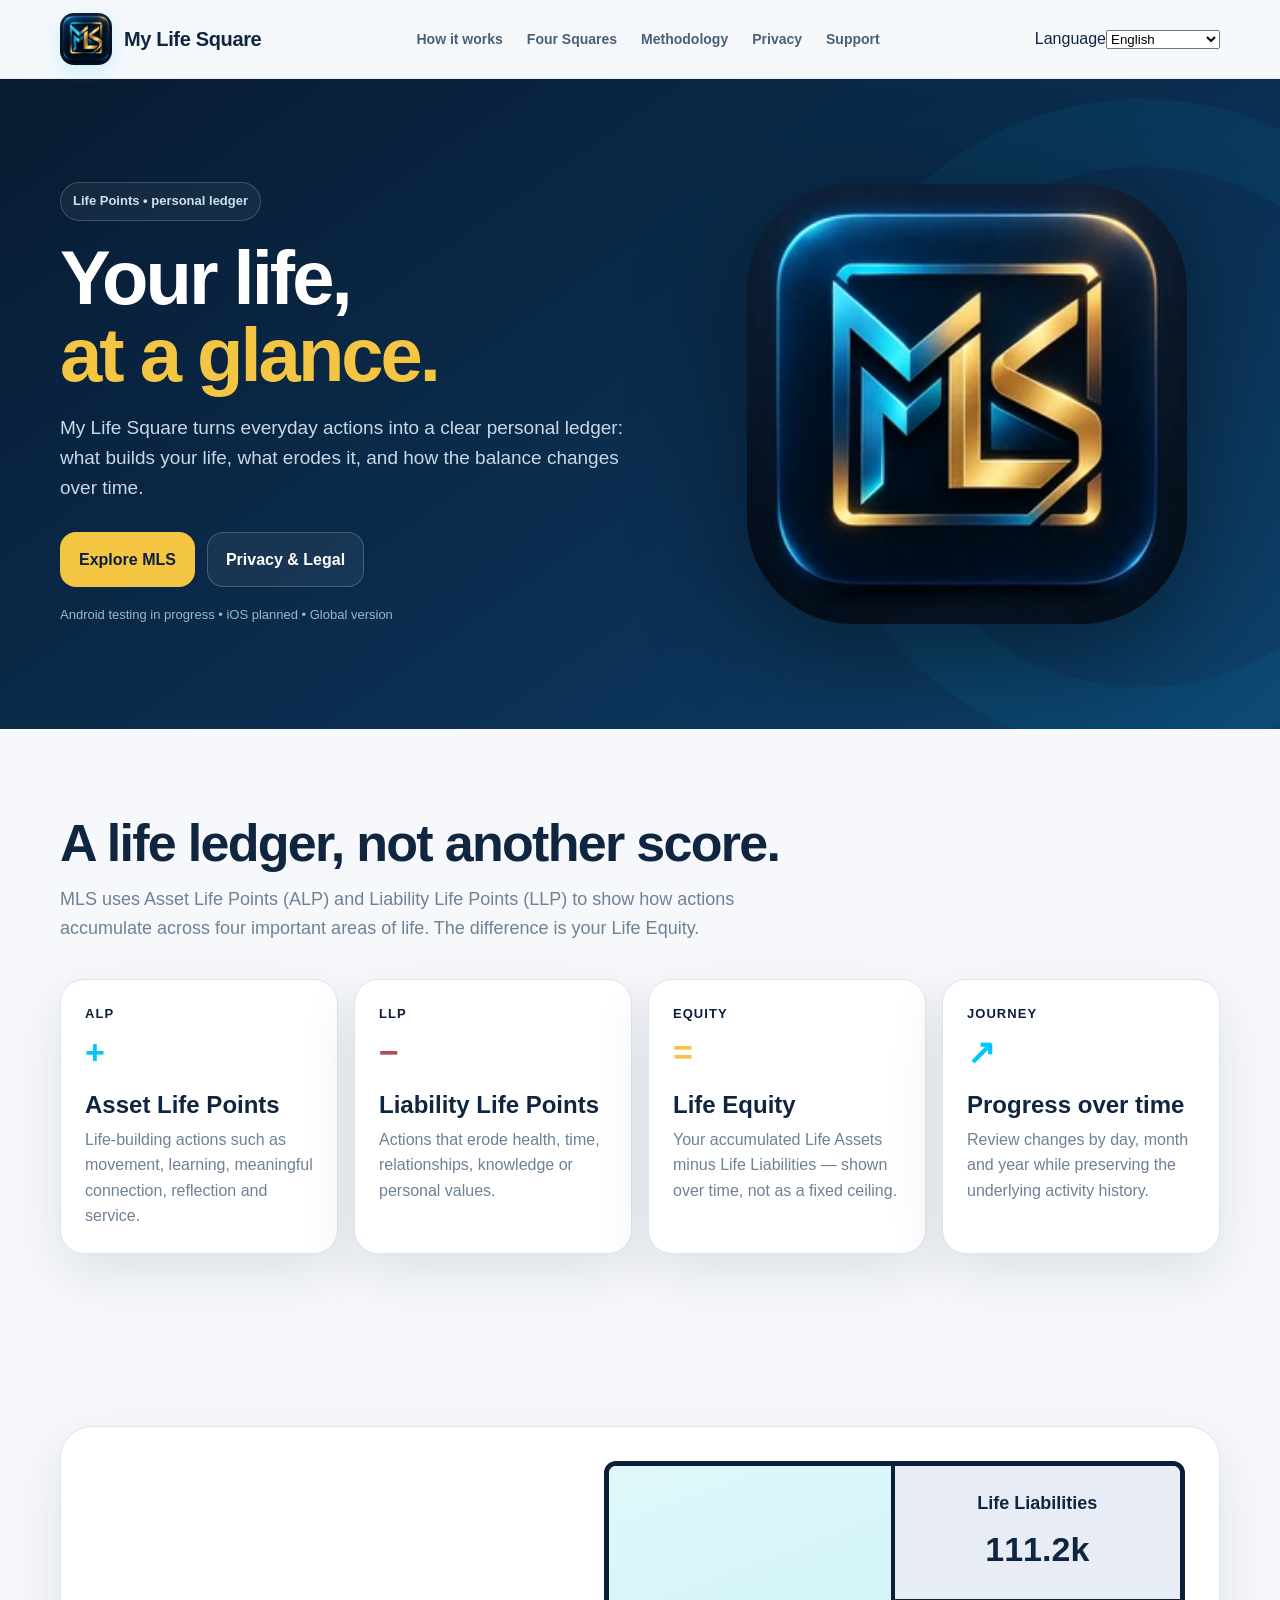
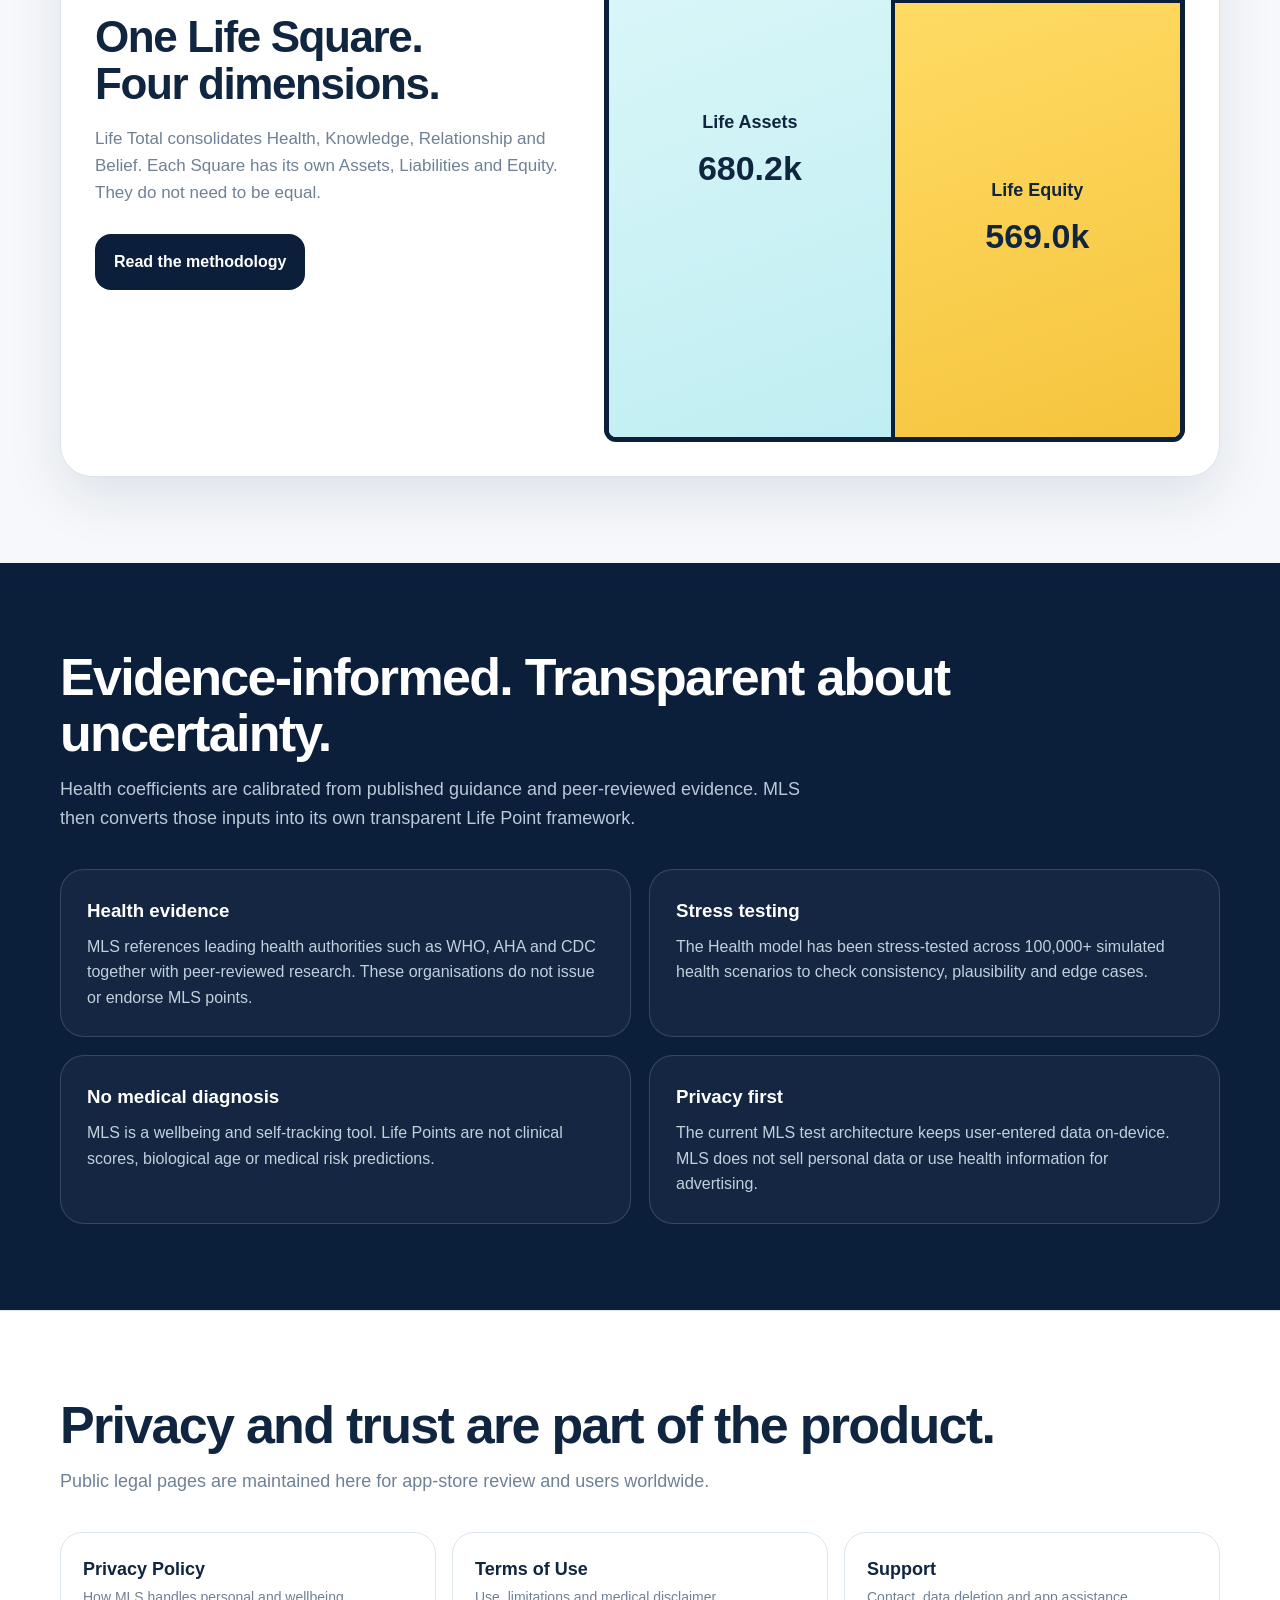
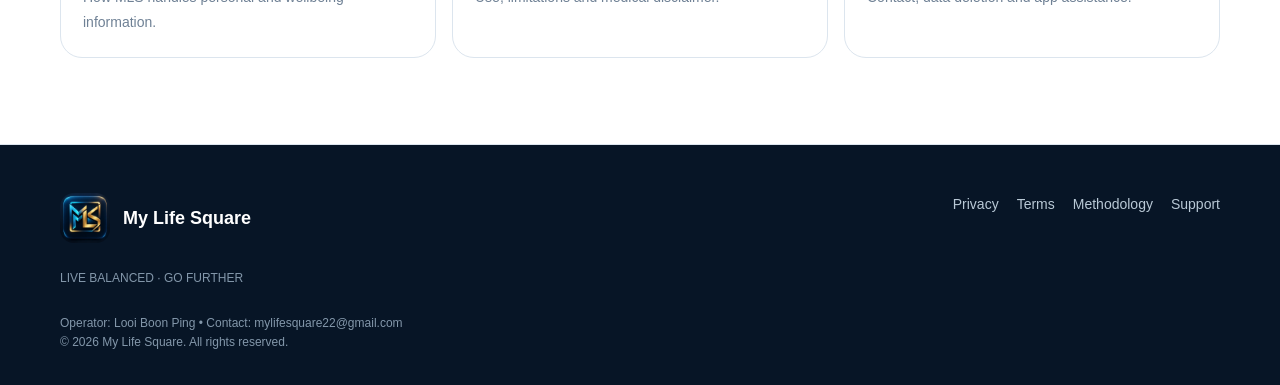
==== index.html @ 3dfb07e8 "Enable seven-language selector across MLS website" ====
<!doctype html><html lang="en"><head><meta charset="utf-8"><meta name="viewport" content="width=device-width,initial-scale=1"><meta name="description" content="My Life Square helps you see Life Assets, Life Liabilities and Life Equity across Health, Knowledge, Relationship and Belief."><meta name="theme-color" content="#0B1E3A"><title>My Life Square — See your life at a glance</title><link rel="icon" type="image/webp" href="assets/logo-primary.webp"><link rel="manifest" href="site.webmanifest"><link rel="stylesheet" href="assets/styles.css"></head><body>
<nav class="nav"><div class="wrap nav-inner"><a class="brand" href="index.html"><img src="assets/logo-primary.webp" alt="My Life Square"><span>My Life Square</span></a><div class="menu"><a href="#how">How it works</a><a href="#squares">Four Squares</a><a href="#method">Methodology</a><a href="privacy.html">Privacy</a><a href="support.html">Support</a></div></div></nav>
<header class="hero"><div class="wrap hero-grid"><div><span class="kicker">Life Points • personal ledger</span><h1>Your life,<br><span class="accent">at a glance.</span></h1><p>My Life Square turns everyday actions into a clear personal ledger: what builds your life, what erodes it, and how the balance changes over time.</p><div class="cta-row"><a class="btn btn-primary" href="#how">Explore MLS</a><a class="btn btn-secondary" href="privacy.html">Privacy & Legal</a></div><div class="status">Android testing in progress • iOS planned • Global version</div></div><div class="hero-logo"><img src="assets/logo-primary.webp" alt="MLS cyan and gold monogram"></div></div></header>
<section id="how"><div class="wrap"><h2 class="section-title">A life ledger, not another score.</h2><p class="section-lead">MLS uses Asset Life Points (ALP) and Liability Life Points (LLP) to show how actions accumulate across four important areas of life. The difference is your Life Equity.</p><div class="grid-4"><div class="feature"><div class="eyebrow">ALP</div><div class="num">+</div><h3>Asset Life Points</h3><p>Life-building actions such as movement, learning, meaningful connection, reflection and service.</p></div><div class="feature"><div class="eyebrow">LLP</div><div class="num" style="color:#b64b55">−</div><h3>Liability Life Points</h3><p>Actions that erode health, time, relationships, knowledge or personal values.</p></div><div class="feature"><div class="eyebrow">Equity</div><div class="num" style="color:#f4c542">=</div><h3>Life Equity</h3><p>Your accumulated Life Assets minus Life Liabilities — shown over time, not as a fixed ceiling.</p></div><div class="feature"><div class="eyebrow">Journey</div><div class="num">↗</div><h3>Progress over time</h3><p>Review changes by day, month and year while preserving the underlying activity history.</p></div></div></div></section>
<section id="squares"><div class="wrap"><div class="life-card"><div class="life-copy"><h2>One Life Square.<br>Four dimensions.</h2><p>Life Total consolidates Health, Knowledge, Relationship and Belief. Each Square has its own Assets, Liabilities and Equity. They do not need to be equal.</p><div class="cta-row"><a class="btn" style="background:#0B1E3A;color:#fff" href="methodology.html">Read the methodology</a></div></div><div class="life-square" aria-label="Illustration of Life Assets, Life Liabilities and Life Equity"><div class="asset"><div><div class="sq-label">Life Assets</div><div class="sq-value">680.2k</div></div></div><div class="right"><div class="liability"><div><div class="sq-label">Life Liabilities</div><div class="sq-value">111.2k</div></div></div><div class="equity"><div><div class="sq-label">Life Equity</div><div class="sq-value">569.0k</div></div></div></div></div></div></div></section>
<section class="method" id="method"><div class="wrap"><h2 class="section-title">Evidence-informed. Transparent about uncertainty.</h2><p class="section-lead">Health coefficients are calibrated from published guidance and peer-reviewed evidence. MLS then converts those inputs into its own transparent Life Point framework.</p><div class="method-grid"><div class="method-card"><h3>Health evidence</h3><p>MLS references leading health authorities such as WHO, AHA and CDC together with peer-reviewed research. These organisations do not issue or endorse MLS points.</p></div><div class="method-card"><h3>Stress testing</h3><p>The Health model has been stress-tested across 100,000+ simulated health scenarios to check consistency, plausibility and edge cases.</p></div><div class="method-card"><h3>No medical diagnosis</h3><p>MLS is a wellbeing and self-tracking tool. Life Points are not clinical scores, biological age or medical risk predictions.</p></div><div class="method-card"><h3>Privacy first</h3><p>The current MLS test architecture keeps user-entered data on-device. MLS does not sell personal data or use health information for advertising.</p></div></div></div></section>
<section class="legal-strip"><div class="wrap"><h2 class="section-title">Privacy and trust are part of the product.</h2><p class="section-lead">Public legal pages are maintained here for app-store review and users worldwide.</p><div class="legal-grid"><a class="legal-link" href="privacy.html"><strong>Privacy Policy</strong><span>How MLS handles personal and wellbeing information.</span></a><a class="legal-link" href="terms.html"><strong>Terms of Use</strong><span>Use, limitations and medical disclaimer.</span></a><a class="legal-link" href="support.html"><strong>Support</strong><span>Contact, data deletion and app assistance.</span></a></div></div></section>
<footer><div class="wrap"><div class="footer-grid"><div><div class="footer-brand"><img src="assets/logo-primary.webp" alt=""><span>My Life Square</span></div><div class="small">LIVE BALANCED · GO FURTHER</div></div><div class="footer-links"><a href="privacy.html">Privacy</a><a href="terms.html">Terms</a><a href="methodology.html">Methodology</a><a href="support.html">Support</a></div></div><div class="small">Operator: Looi Boon Ping • Contact: mylifesquare22@gmail.com<br>© 2026 My Life Square. All rights reserved.</div></div></footer>
<script src="assets/i18n.js"></script></body></html>
---- assets/styles.css ----
:root{
  --navy:#0B1E3A;--navy2:#12385f;--cyan:#00C6FF;--gold:#F4C542;--ink:#10253f;--muted:#6f8195;
  --bg:#f6f8fb;--card:#fff;--line:#dce5ee;--soft:#eef4f8;--ok:#16846a;--danger:#b64b55;
  --shadow:0 20px 55px rgba(11,30,58,.10);--radius:28px;--max:1160px;
}
*{box-sizing:border-box} html{scroll-behavior:smooth} body{margin:0;font-family:Inter,ui-sans-serif,-apple-system,BlinkMacSystemFont,"Segoe UI",Roboto,Arial,sans-serif;background:var(--bg);color:var(--ink);line-height:1.6}
a{color:inherit} img{max-width:100%} button,input{font:inherit}
.wrap{width:min(var(--max),calc(100% - 36px));margin:auto}.nav{position:sticky;top:0;z-index:20;background:rgba(246,248,251,.9);backdrop-filter:blur(18px);border-bottom:1px solid rgba(220,229,238,.7)}
.nav-inner{height:78px;display:flex;align-items:center;justify-content:space-between;gap:18px}.brand{display:flex;align-items:center;gap:12px;text-decoration:none;font-weight:850;letter-spacing:-.35px}.brand img{width:52px;height:52px;border-radius:14px;box-shadow:0 6px 18px rgba(0,198,255,.18)}.brand span{font-size:20px}.menu{display:flex;gap:24px;align-items:center}.menu a{text-decoration:none;color:#496077;font-weight:700;font-size:14px}.menu a:hover{color:var(--navy)}
.hero{background:linear-gradient(145deg,#081b31 0%,#0b3155 65%,#0d426c 100%);color:#fff;position:relative;overflow:hidden}.hero:after{content:"";position:absolute;width:520px;height:520px;border:68px solid rgba(0,198,255,.06);border-radius:50%;right:-190px;top:20px}.hero-grid{min-height:650px;display:grid;grid-template-columns:1.08fr .92fr;align-items:center;gap:60px;position:relative;z-index:1}.kicker{display:inline-flex;border:1px solid rgba(255,255,255,.18);border-radius:999px;padding:8px 12px;color:#cbe1f1;font-weight:750;font-size:13px;background:rgba(255,255,255,.05)}h1{font-size:clamp(46px,7vw,76px);line-height:1.02;margin:18px 0 16px;letter-spacing:-3px}.hero p{color:#cad8e5;font-size:19px;max-width:660px}.accent{color:var(--gold)}.cta-row{display:flex;gap:12px;flex-wrap:wrap;margin-top:28px}.btn{display:inline-flex;align-items:center;justify-content:center;text-decoration:none;border-radius:16px;padding:14px 18px;font-weight:820;border:1px solid transparent}.btn-primary{background:var(--gold);color:var(--navy)}.btn-secondary{background:rgba(255,255,255,.06);border-color:rgba(255,255,255,.2);color:#fff}.status{margin-top:18px;color:#9fb4c7;font-size:13px}.hero-logo{display:grid;place-items:center}.hero-logo img{width:min(440px,86vw);border-radius:24%;filter:drop-shadow(0 28px 55px rgba(0,0,0,.42))}
section{padding:86px 0}.section-title{font-size:clamp(34px,4.5vw,52px);line-height:1.08;letter-spacing:-1.7px;margin:0 0 14px}.section-lead{color:var(--muted);font-size:18px;max-width:760px;margin:0 0 36px}.grid-4{display:grid;grid-template-columns:repeat(4,1fr);gap:16px}.feature{background:var(--card);border:1px solid var(--line);border-radius:24px;padding:24px;box-shadow:var(--shadow)}.feature .eyebrow{font-weight:850;color:var(--navy);font-size:13px;text-transform:uppercase;letter-spacing:.08em}.feature h3{font-size:24px;line-height:1.15;margin:12px 0 8px}.feature p{color:var(--muted);margin:0}.feature .num{font-size:34px;font-weight:900;color:var(--cyan)}
.life-card{background:#fff;border:1px solid var(--line);border-radius:32px;padding:34px;box-shadow:var(--shadow);display:grid;grid-template-columns:.9fr 1.1fr;gap:34px;align-items:center}.life-copy h2{font-size:44px;line-height:1.08;margin:0 0 16px;letter-spacing:-1.4px}.life-copy p{color:var(--muted);font-size:17px}.life-square{aspect-ratio:1/1;border:5px solid var(--navy);border-radius:12px;overflow:hidden;display:grid;grid-template-columns:1fr 1fr;background:#fff}.asset{background:linear-gradient(160deg,#dff8fa,#bfeef2);display:grid;place-items:center;text-align:center;border-right:4px solid var(--navy)}.right{display:flex;flex-direction:column}.liability{flex:0 0 24%;background:#e8edf5;border-bottom:4px solid var(--navy);display:grid;place-items:center;text-align:center}.equity{flex:1;background:linear-gradient(160deg,#ffdb64,#f5c43d);display:grid;place-items:center;text-align:center}.sq-label{font-weight:850;font-size:18px}.sq-value{font-size:34px;font-weight:900;margin-top:4px}
.method{background:#0b1e3a;color:#fff}.method .section-lead{color:#b9c9d7}.method-grid{display:grid;grid-template-columns:1fr 1fr;gap:18px}.method-card{border:1px solid rgba(255,255,255,.15);border-radius:24px;padding:26px;background:rgba(255,255,255,.04)}.method-card h3{margin:0 0 8px}.method-card p{color:#c0d0dc;margin:0}.legal-strip{background:#fff;border-top:1px solid var(--line);border-bottom:1px solid var(--line)}.legal-grid{display:grid;grid-template-columns:repeat(3,1fr);gap:16px}.legal-link{display:block;border:1px solid var(--line);border-radius:22px;padding:22px;text-decoration:none;background:#fff}.legal-link strong{display:block;font-size:18px}.legal-link span{color:var(--muted);font-size:14px}.legal-link:hover{border-color:#9fc1d5;transform:translateY(-1px)}
footer{background:#071526;color:#b9c9d6;padding:48px 0 32px}.footer-grid{display:grid;grid-template-columns:1fr auto;gap:30px}.footer-brand{display:flex;gap:13px;align-items:center;color:#fff;font-weight:850;font-size:18px}.footer-brand img{width:50px;border-radius:14px}.footer-links{display:flex;gap:18px;flex-wrap:wrap}.footer-links a{color:#b9c9d6;text-decoration:none;font-size:14px}.small{font-size:12px;color:#8397aa;margin-top:26px}.legal-page{padding:62px 0 100px}.legal-page article{background:#fff;border:1px solid var(--line);border-radius:28px;padding:clamp(24px,5vw,54px);box-shadow:var(--shadow);max-width:920px;margin:auto}.legal-page h1{font-size:clamp(38px,6vw,58px);color:var(--navy);margin-top:0}.legal-page h2{margin-top:34px;color:var(--navy)}.legal-page p,.legal-page li{color:#42586e}.notice{border-left:4px solid var(--gold);background:#fff8df;padding:14px 16px;border-radius:12px}.support-card{display:grid;grid-template-columns:1fr 1fr;gap:16px;margin-top:26px}.contact{border:1px solid var(--line);border-radius:20px;padding:20px;background:#fafbfd}.contact strong{display:block}.contact a{color:#0b6fa4}
@media(max-width:900px){.menu{display:none}.hero-grid,.life-card,.method-grid{grid-template-columns:1fr}.hero-grid{padding:70px 0}.hero-logo{order:-1}.hero-logo img{width:260px}.grid-4{grid-template-columns:1fr 1fr}.legal-grid{grid-template-columns:1fr}.footer-grid{grid-template-columns:1fr}.support-card{grid-template-columns:1fr}}
@media(max-width:560px){.wrap{width:min(100% - 24px,var(--max))}.nav-inner{height:72px}.brand img{width:46px;height:46px}.brand span{font-size:17px}.hero-grid{min-height:auto;padding:48px 0 64px;gap:30px}h1{font-size:46px;letter-spacing:-2px}.hero p{font-size:17px}.grid-4{grid-template-columns:1fr}section{padding:62px 0}.life-card{padding:20px}.life-copy h2{font-size:36px}.sq-label{font-size:14px}.sq-value{font-size:26px}.legal-page{padding-top:34px}.legal-page article{border-radius:20px;padding:22px}}
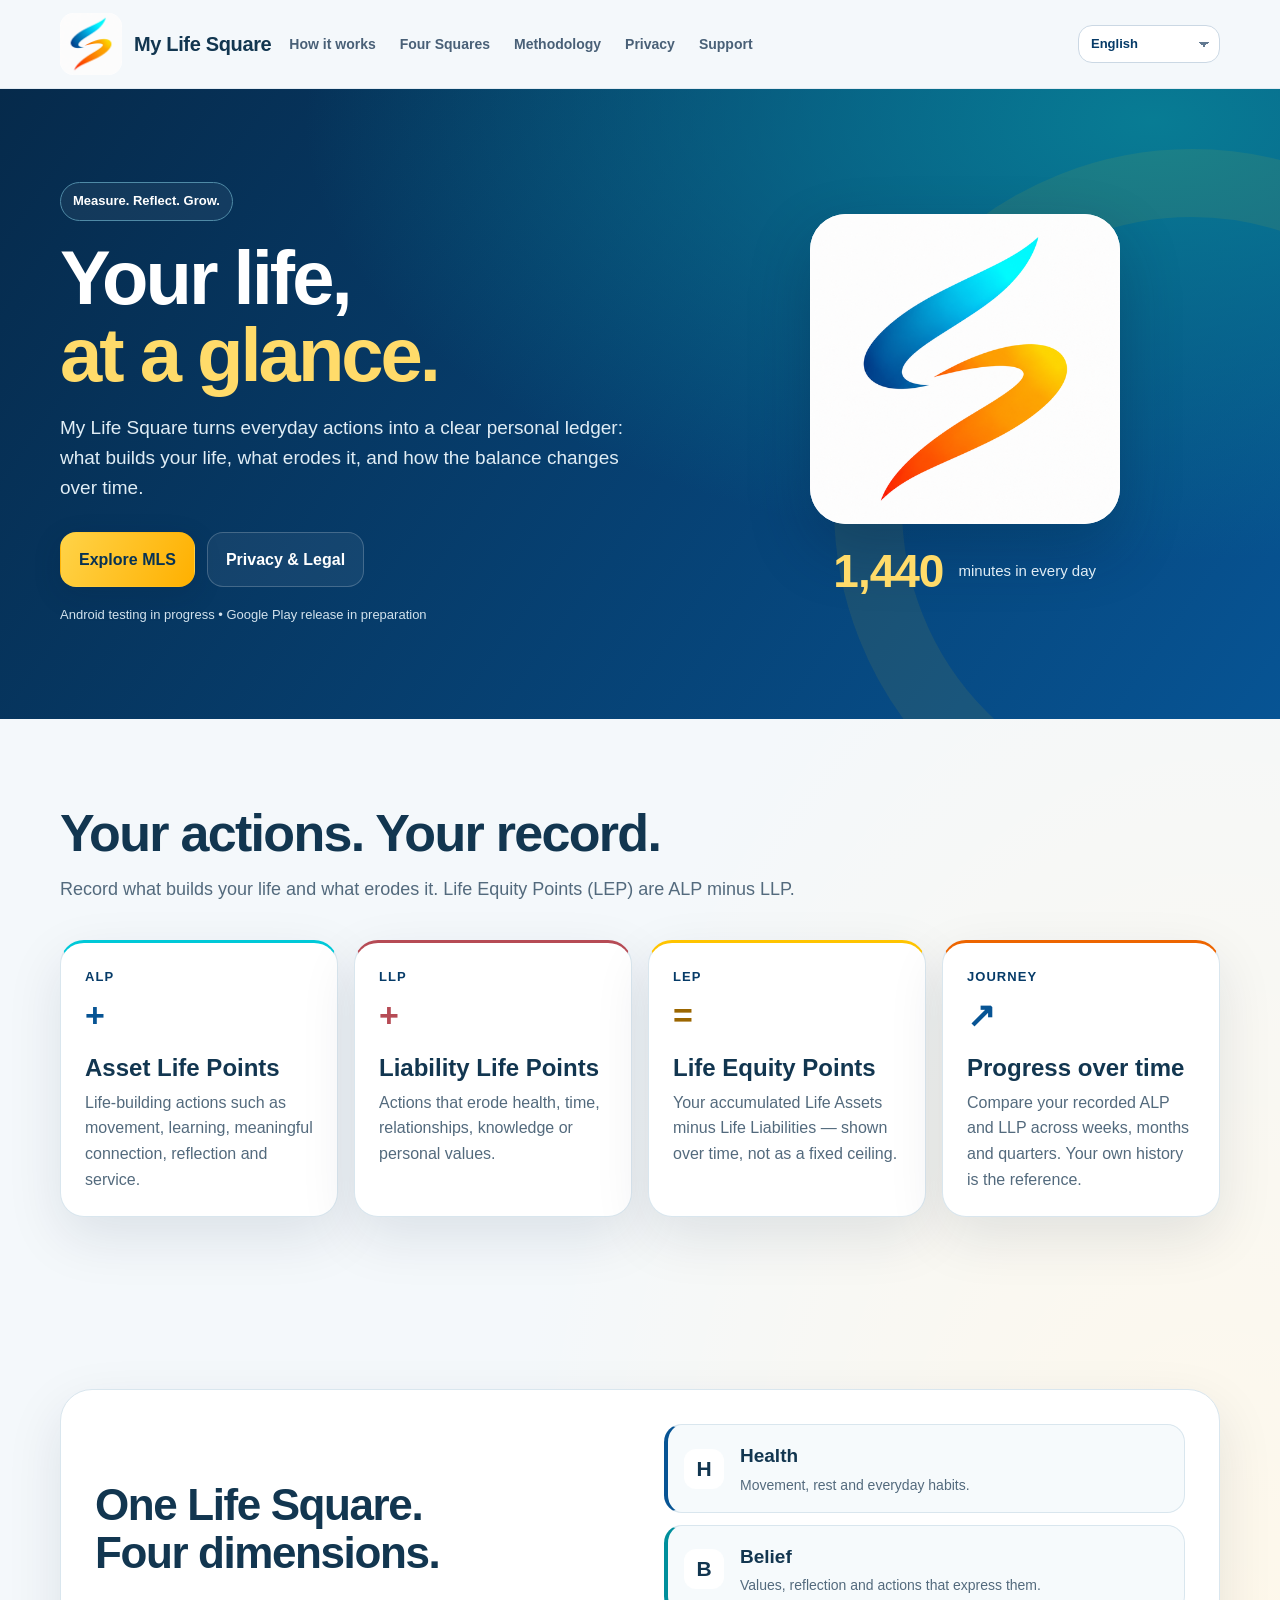
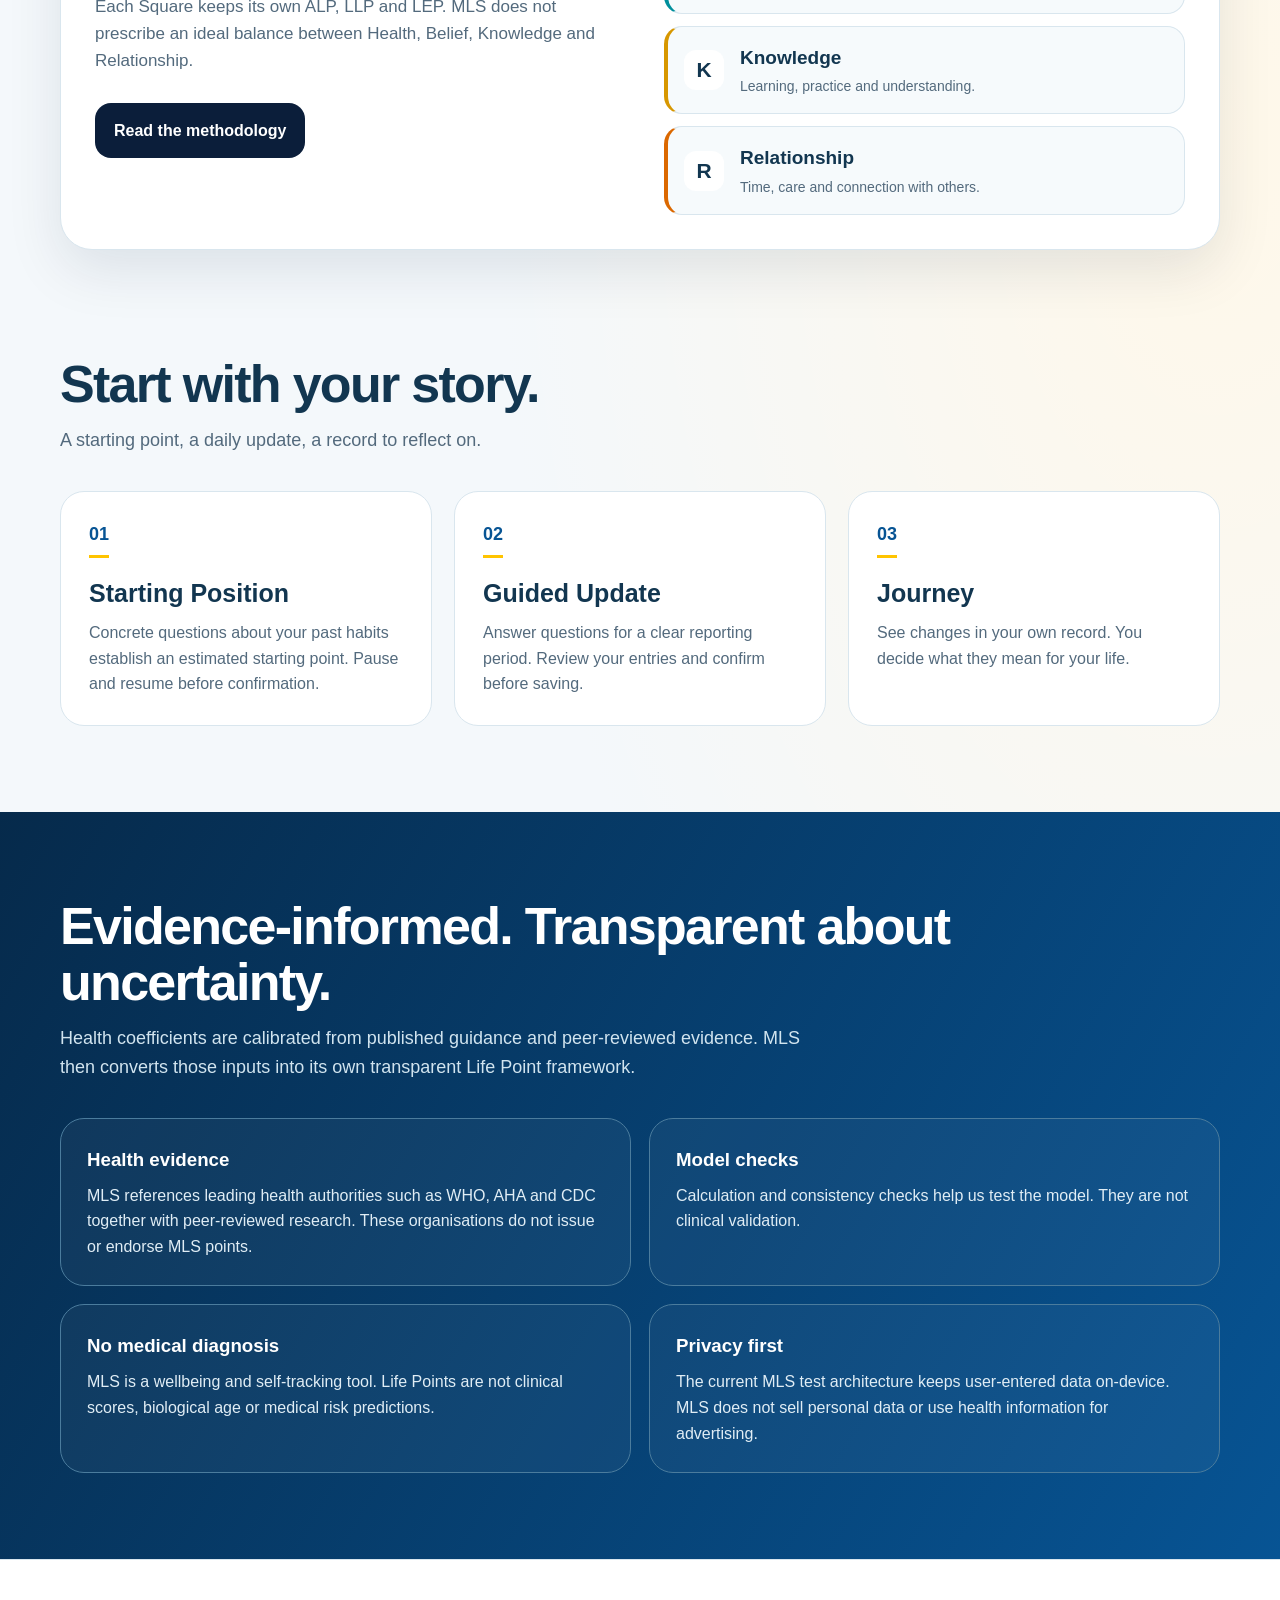
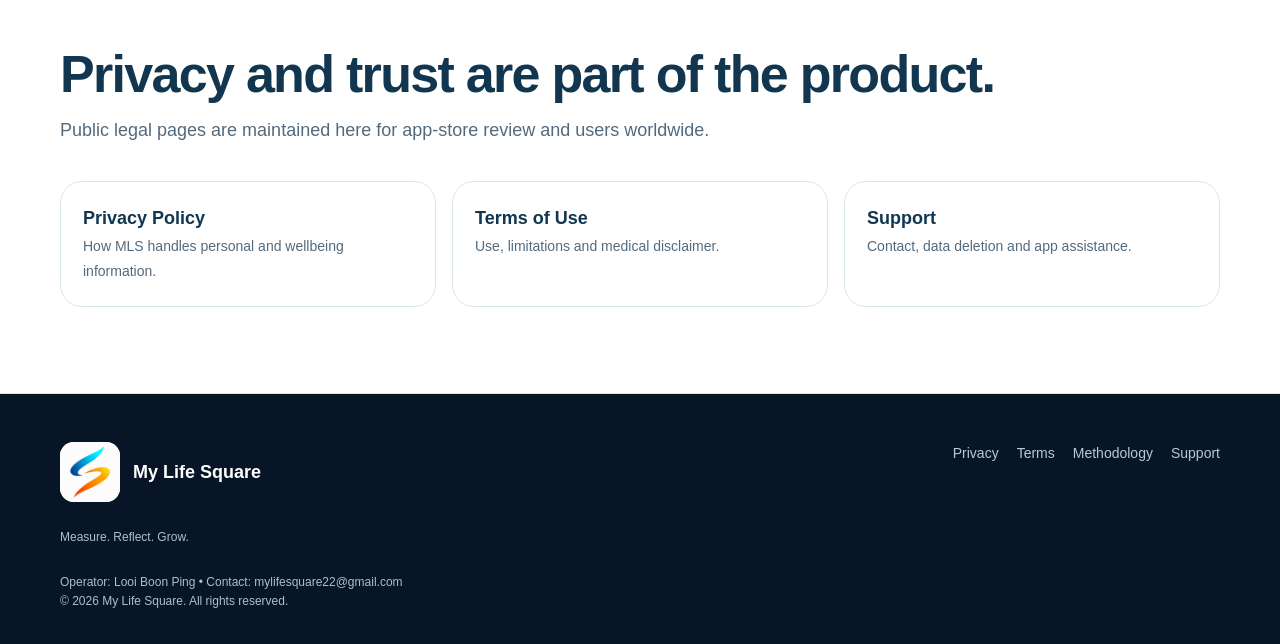
==== commit 4964f5cf: "Refresh MLS website with exact approved SurplusLab icon, brand colours and current app wording" ====
--- a/index.html
+++ b/index.html
@@ -1,9 +1,19 @@
-<!doctype html><html lang="en"><head><meta charset="utf-8"><meta name="viewport" content="width=device-width,initial-scale=1"><meta name="description" content="My Life Square helps you see Life Assets, Life Liabilities and Life Equity across Health, Knowledge, Relationship and Belief."><meta name="theme-color" content="#0B1E3A"><title>My Life Square — See your life at a glance</title><link rel="icon" type="image/webp" href="assets/logo-primary.webp"><link rel="manifest" href="site.webmanifest"><link rel="stylesheet" href="assets/styles.css"></head><body>
-<nav class="nav"><div class="wrap nav-inner"><a class="brand" href="index.html"><img src="assets/logo-primary.webp" alt="My Life Square"><span>My Life Square</span></a><div class="menu"><a href="#how">How it works</a><a href="#squares">Four Squares</a><a href="#method">Methodology</a><a href="privacy.html">Privacy</a><a href="support.html">Support</a></div></div></nav>
-<header class="hero"><div class="wrap hero-grid"><div><span class="kicker">Life Points • personal ledger</span><h1>Your life,<br><span class="accent">at a glance.</span></h1><p>My Life Square turns everyday actions into a clear personal ledger: what builds your life, what erodes it, and how the balance changes over time.</p><div class="cta-row"><a class="btn btn-primary" href="#how">Explore MLS</a><a class="btn btn-secondary" href="privacy.html">Privacy & Legal</a></div><div class="status">Android testing in progress • iOS planned • Global version</div></div><div class="hero-logo"><img src="assets/logo-primary.webp" alt="MLS cyan and gold monogram"></div></div></header>
-<section id="how"><div class="wrap"><h2 class="section-title">A life ledger, not another score.</h2><p class="section-lead">MLS uses Asset Life Points (ALP) and Liability Life Points (LLP) to show how actions accumulate across four important areas of life. The difference is your Life Equity.</p><div class="grid-4"><div class="feature"><div class="eyebrow">ALP</div><div class="num">+</div><h3>Asset Life Points</h3><p>Life-building actions such as movement, learning, meaningful connection, reflection and service.</p></div><div class="feature"><div class="eyebrow">LLP</div><div class="num" style="color:#b64b55">−</div><h3>Liability Life Points</h3><p>Actions that erode health, time, relationships, knowledge or personal values.</p></div><div class="feature"><div class="eyebrow">Equity</div><div class="num" style="color:#f4c542">=</div><h3>Life Equity</h3><p>Your accumulated Life Assets minus Life Liabilities — shown over time, not as a fixed ceiling.</p></div><div class="feature"><div class="eyebrow">Journey</div><div class="num">↗</div><h3>Progress over time</h3><p>Review changes by day, month and year while preserving the underlying activity history.</p></div></div></div></section>
-<section id="squares"><div class="wrap"><div class="life-card"><div class="life-copy"><h2>One Life Square.<br>Four dimensions.</h2><p>Life Total consolidates Health, Knowledge, Relationship and Belief. Each Square has its own Assets, Liabilities and Equity. They do not need to be equal.</p><div class="cta-row"><a class="btn" style="background:#0B1E3A;color:#fff" href="methodology.html">Read the methodology</a></div></div><div class="life-square" aria-label="Illustration of Life Assets, Life Liabilities and Life Equity"><div class="asset"><div><div class="sq-label">Life Assets</div><div class="sq-value">680.2k</div></div></div><div class="right"><div class="liability"><div><div class="sq-label">Life Liabilities</div><div class="sq-value">111.2k</div></div></div><div class="equity"><div><div class="sq-label">Life Equity</div><div class="sq-value">569.0k</div></div></div></div></div></div></div></section>
-<section class="method" id="method"><div class="wrap"><h2 class="section-title">Evidence-informed. Transparent about uncertainty.</h2><p class="section-lead">Health coefficients are calibrated from published guidance and peer-reviewed evidence. MLS then converts those inputs into its own transparent Life Point framework.</p><div class="method-grid"><div class="method-card"><h3>Health evidence</h3><p>MLS references leading health authorities such as WHO, AHA and CDC together with peer-reviewed research. These organisations do not issue or endorse MLS points.</p></div><div class="method-card"><h3>Stress testing</h3><p>The Health model has been stress-tested across 100,000+ simulated health scenarios to check consistency, plausibility and edge cases.</p></div><div class="method-card"><h3>No medical diagnosis</h3><p>MLS is a wellbeing and self-tracking tool. Life Points are not clinical scores, biological age or medical risk predictions.</p></div><div class="method-card"><h3>Privacy first</h3><p>The current MLS test architecture keeps user-entered data on-device. MLS does not sell personal data or use health information for advertising.</p></div></div></div></section>
+<!doctype html><html lang="en"><head><meta charset="utf-8"><meta name="viewport" content="width=device-width,initial-scale=1"><meta name="description" content="Measure and reflect on Health, Belief, Knowledge and Relationship with My Life Square. Set your Starting Position, record daily actions and follow your progress."><meta name="theme-color" content="#0B1E3A"><title>My Life Square — See your life at a glance</title><link rel="canonical" href="https://lbp1122.github.io/mls-website/"><meta property="og:title" content="My Life Square — Measure. Reflect. Grow."><meta property="og:description" content="Your life, at a glance. A personal record of Health, Belief, Knowledge and Relationship."><meta property="og:image" content="https://lbp1122.github.io/mls-website/assets/mls-icon.png"><meta property="og:url" content="https://lbp1122.github.io/mls-website/"><meta name="twitter:card" content="summary"><link rel="icon" type="image/png" href="assets/mls-icon.png"><link rel="manifest" href="site.webmanifest"><link rel="stylesheet" href="assets/styles.css?v=20261019"></head><body>
+<a class="skip-link" href="#main">Skip to content</a><nav class="nav" aria-label="Main navigation"><div class="wrap nav-inner"><a class="brand" href="index.html"><img src="assets/mls-icon.png" alt="My Life Square"><span>My Life Square</span></a><div class="menu"><a href="#how">How it works</a><a href="#squares">Four Squares</a><a href="#method">Methodology</a><a href="privacy.html">Privacy</a><a href="support.html">Support</a></div></div></nav>
+<main id="main"><header class="hero"><div class="wrap hero-grid"><div><span class="kicker">Measure. Reflect. Grow.</span><h1>Your life,<br><span class="accent">at a glance.</span></h1><p>My Life Square turns everyday actions into a clear personal ledger: what builds your life, what erodes it, and how the balance changes over time.</p><div class="cta-row"><a class="btn btn-primary" href="#how">Explore MLS</a><a class="btn btn-secondary" href="privacy.html">Privacy & Legal</a></div><div class="status">Android testing in progress • Google Play release in preparation</div></div><div class="hero-logo"><div class="brand-orbit"><img src="assets/mls-icon.png" width="512" height="512" alt="My Life Square blue, cyan, orange and gold icon"></div><div class="daily-resource"><b>1,440</b><span>minutes in every day</span></div></div></div></header>
+<section id="how"><div class="wrap"><h2 class="section-title">Your actions. Your record.</h2><p class="section-lead">Record what builds your life and what erodes it. Life Equity Points (LEP) are ALP minus LLP.</p><div class="grid-4"><div class="feature"><div class="eyebrow">ALP</div><div class="num">+</div><h3>Asset Life Points</h3><p>Life-building actions such as movement, learning, meaningful connection, reflection and service.</p></div><div class="feature"><div class="eyebrow">LLP</div><div class="num liability-symbol">+</div><h3>Liability Life Points</h3><p>Actions that erode health, time, relationships, knowledge or personal values.</p></div><div class="feature"><div class="eyebrow">LEP</div><div class="num equity-symbol">=</div><h3>Life Equity Points</h3><p>Your accumulated Life Assets minus Life Liabilities — shown over time, not as a fixed ceiling.</p></div><div class="feature"><div class="eyebrow">Journey</div><div class="num">↗</div><h3>Progress over time</h3><p>Compare your recorded ALP and LLP across weeks, months and quarters. Your own history is the reference.</p></div></div></div></section>
+<section id="squares"><div class="wrap"><div class="life-card"><div class="life-copy"><h2>One Life Square.<br>Four dimensions.</h2><p>Each Square keeps its own ALP, LLP and LEP. MLS does not prescribe an ideal balance between Health, Belief, Knowledge and Relationship.</p><div class="cta-row"><a class="btn" style="background:#0B1E3A;color:#fff" href="methodology.html">Read the methodology</a></div></div><div class="hbkr-preview" aria-label="Health, Belief, Knowledge and Relationship">
+<div class="hbkr-row health"><span class="hbkr-letter" aria-hidden="true">H</span><div><h3>Health</h3><p>Movement, rest and everyday habits.</p></div></div>
+<div class="hbkr-row belief"><span class="hbkr-letter" aria-hidden="true">B</span><div><h3>Belief</h3><p>Values, reflection and actions that express them.</p></div></div>
+<div class="hbkr-row knowledge"><span class="hbkr-letter" aria-hidden="true">K</span><div><h3>Knowledge</h3><p>Learning, practice and understanding.</p></div></div>
+<div class="hbkr-row relationship"><span class="hbkr-letter" aria-hidden="true">R</span><div><h3>Relationship</h3><p>Time, care and connection with others.</p></div></div>
+</div></div></div></section>
+<section class="daily-flow" id="daily-flow"><div class="wrap"><h2 class="section-title">Start with your story.</h2><p class="section-lead">A starting point, a daily update, a record to reflect on.</p><div class="flow-grid">
+<article class="flow-card"><span class="step-number">01</span><h3>Starting Position</h3><p>Concrete questions about your past habits establish an estimated starting point. Pause and resume before confirmation.</p></article>
+<article class="flow-card"><span class="step-number">02</span><h3>Guided Update</h3><p>Answer questions for a clear reporting period. Review your entries and confirm before saving.</p></article>
+<article class="flow-card"><span class="step-number">03</span><h3>Journey</h3><p>See changes in your own record. You decide what they mean for your life.</p></article>
+</div></div></section>
+<section class="method" id="method"><div class="wrap"><h2 class="section-title">Evidence-informed. Transparent about uncertainty.</h2><p class="section-lead">Health coefficients are calibrated from published guidance and peer-reviewed evidence. MLS then converts those inputs into its own transparent Life Point framework.</p><div class="method-grid"><div class="method-card"><h3>Health evidence</h3><p>MLS references leading health authorities such as WHO, AHA and CDC together with peer-reviewed research. These organisations do not issue or endorse MLS points.</p></div><div class="method-card"><h3>Model checks</h3><p>Calculation and consistency checks help us test the model. They are not clinical validation.</p></div><div class="method-card"><h3>No medical diagnosis</h3><p>MLS is a wellbeing and self-tracking tool. Life Points are not clinical scores, biological age or medical risk predictions.</p></div><div class="method-card"><h3>Privacy first</h3><p>The current MLS test architecture keeps user-entered data on-device. MLS does not sell personal data or use health information for advertising.</p></div></div></div></section>
 <section class="legal-strip"><div class="wrap"><h2 class="section-title">Privacy and trust are part of the product.</h2><p class="section-lead">Public legal pages are maintained here for app-store review and users worldwide.</p><div class="legal-grid"><a class="legal-link" href="privacy.html"><strong>Privacy Policy</strong><span>How MLS handles personal and wellbeing information.</span></a><a class="legal-link" href="terms.html"><strong>Terms of Use</strong><span>Use, limitations and medical disclaimer.</span></a><a class="legal-link" href="support.html"><strong>Support</strong><span>Contact, data deletion and app assistance.</span></a></div></div></section>
-<footer><div class="wrap"><div class="footer-grid"><div><div class="footer-brand"><img src="assets/logo-primary.webp" alt=""><span>My Life Square</span></div><div class="small">LIVE BALANCED · GO FURTHER</div></div><div class="footer-links"><a href="privacy.html">Privacy</a><a href="terms.html">Terms</a><a href="methodology.html">Methodology</a><a href="support.html">Support</a></div></div><div class="small">Operator: Looi Boon Ping • Contact: mylifesquare22@gmail.com<br>© 2026 My Life Square. All rights reserved.</div></div></footer>
-<script src="assets/i18n.js"></script></body></html>+</main><footer><div class="wrap"><div class="footer-grid"><div><div class="footer-brand"><img src="assets/mls-icon.png" alt=""><span>My Life Square</span></div><div class="small">Measure. Reflect. Grow.</div></div><div class="footer-links"><a href="privacy.html">Privacy</a><a href="terms.html">Terms</a><a href="methodology.html">Methodology</a><a href="support.html">Support</a></div></div><div class="small">Operator: Looi Boon Ping • Contact: mylifesquare22@gmail.com<br>© 2026 My Life Square. All rights reserved.</div></div></footer>
+<script src="assets/i18n.js?v=20261019"></script></body></html>
--- a/assets/styles.css
+++ b/assets/styles.css
@@ -14,3 +14,36 @@
 footer{background:#071526;color:#b9c9d6;padding:48px 0 32px}.footer-grid{display:grid;grid-template-columns:1fr auto;gap:30px}.footer-brand{display:flex;gap:13px;align-items:center;color:#fff;font-weight:850;font-size:18px}.footer-brand img{width:50px;border-radius:14px}.footer-links{display:flex;gap:18px;flex-wrap:wrap}.footer-links a{color:#b9c9d6;text-decoration:none;font-size:14px}.small{font-size:12px;color:#8397aa;margin-top:26px}.legal-page{padding:62px 0 100px}.legal-page article{background:#fff;border:1px solid var(--line);border-radius:28px;padding:clamp(24px,5vw,54px);box-shadow:var(--shadow);max-width:920px;margin:auto}.legal-page h1{font-size:clamp(38px,6vw,58px);color:var(--navy);margin-top:0}.legal-page h2{margin-top:34px;color:var(--navy)}.legal-page p,.legal-page li{color:#42586e}.notice{border-left:4px solid var(--gold);background:#fff8df;padding:14px 16px;border-radius:12px}.support-card{display:grid;grid-template-columns:1fr 1fr;gap:16px;margin-top:26px}.contact{border:1px solid var(--line);border-radius:20px;padding:20px;background:#fafbfd}.contact strong{display:block}.contact a{color:#0b6fa4}
 @media(max-width:900px){.menu{display:none}.hero-grid,.life-card,.method-grid{grid-template-columns:1fr}.hero-grid{padding:70px 0}.hero-logo{order:-1}.hero-logo img{width:260px}.grid-4{grid-template-columns:1fr 1fr}.legal-grid{grid-template-columns:1fr}.footer-grid{grid-template-columns:1fr}.support-card{grid-template-columns:1fr}}
 @media(max-width:560px){.wrap{width:min(100% - 24px,var(--max))}.nav-inner{height:72px}.brand img{width:46px;height:46px}.brand span{font-size:17px}.hero-grid{min-height:auto;padding:48px 0 64px;gap:30px}h1{font-size:46px;letter-spacing:-2px}.hero p{font-size:17px}.grid-4{grid-template-columns:1fr}section{padding:62px 0}.life-card{padding:20px}.life-copy h2{font-size:36px}.sq-label{font-size:14px}.sq-value{font-size:26px}.legal-page{padding-top:34px}.legal-page article{border-radius:20px;padding:22px}}
+
+.language-slot{margin-left:auto;display:flex;align-items:center}
+.lang-switch{appearance:none;-webkit-appearance:none;border:1px solid #cbd8e4;background:#fff;color:var(--navy);border-radius:14px;padding:10px 34px 10px 12px;font-weight:750;font-size:13px;line-height:1.2;background-image:linear-gradient(45deg,transparent 50%,#627991 50%),linear-gradient(135deg,#627991 50%,transparent 50%);background-position:calc(100% - 15px) 50%,calc(100% - 10px) 50%;background-size:5px 5px,5px 5px;background-repeat:no-repeat;min-width:132px}
+.lang-switch:focus{outline:2px solid rgba(0,198,255,.35);outline-offset:2px}
+.sr-only{position:absolute;width:1px;height:1px;padding:0;margin:-1px;overflow:hidden;clip:rect(0,0,0,0);white-space:nowrap;border:0}
+.translation-note{margin:0 0 28px}
+@media(max-width:900px){.language-slot{margin-left:auto}.lang-switch{min-width:118px;padding:9px 30px 9px 10px}}
+@media(max-width:560px){.brand span{display:none}.lang-switch{min-width:112px;font-size:12px}.nav-inner{gap:10px}}
+
+/* October 2026: exact approved SurplusLab artwork and MLS icon palette. */
+:root{--navy:#063b68;--navy2:#075494;--blue:#075494;--cyan:#00c9d8;--gold:#ffc400;--orange:#ed6500;--ink:#123650;--muted:#536a7d;--bg:#f4f8fb;--line:#d9e6ee}
+body{background:radial-gradient(ellipse at 95% 45%,#fff8e9 0,transparent 42%),var(--bg)}
+.nav{background:rgba(244,248,251,.96)}
+.nav-inner{height:88px}
+.brand{flex-shrink:0}.brand img{width:62px;height:62px;object-fit:contain;border-radius:14px;background:#fff;box-shadow:none;flex-shrink:0}.brand span{font-size:20px}
+.hero{background:radial-gradient(ellipse at 90% 5%,#087c94 0,transparent 52%),linear-gradient(125deg,#062a4b,#075494)}
+.hero:after{border-color:rgba(255,196,0,.08);width:580px;height:580px;right:-270px;top:60px;pointer-events:none}
+.hero-grid{min-height:630px;gap:50px;padding:60px 0}.hero p{color:#e0edf5}.kicker{color:#fff;border-color:#4f8aa6}.status{color:#d2e2ed}
+.accent{color:#ffdb6a}.btn-primary{background:linear-gradient(115deg,#ffd348,#ffb000);color:#073253;box-shadow:0 8px 28px #001c3626}.btn:hover{transform:translateY(-2px)}
+.hero-logo{gap:24px;order:initial}.brand-orbit{width:310px;max-width:100%;aspect-ratio:1;display:grid;place-items:center;border-radius:36px;background:#fff;box-shadow:0 25px 60px #001d3b45;overflow:hidden}
+.hero-logo .brand-orbit img{width:100%;height:100%;object-fit:contain;border-radius:0;filter:none}
+.daily-resource{display:flex;gap:15px;align-items:center;flex-wrap:wrap;justify-content:center;color:#e0edf5}.daily-resource b{font-size:46px;line-height:1;color:#ffdb6a;letter-spacing:-1px}.daily-resource span{font-size:15px}
+.feature{border-top:3px solid var(--cyan)}.feature:nth-child(2){border-top-color:#b64b55}.feature:nth-child(3){border-top-color:var(--gold)}.feature:nth-child(4){border-top-color:var(--orange)}
+.feature .num{color:var(--blue)}.feature .liability-symbol{color:#b64b55}.feature .equity-symbol{color:#9b6600}
+.life-card{grid-template-columns:1fr 1fr;gap:48px}.hbkr-preview{display:grid;gap:12px}.hbkr-row{display:flex;gap:16px;align-items:center;background:#f6fafc;border:1px solid var(--line);border-left:4px solid var(--blue);padding:16px;border-radius:18px;min-width:0}.hbkr-row h3{font-size:19px;margin:0 0 2px}.hbkr-row p{font-size:14px;margin:0;color:var(--muted)}.hbkr-letter{width:40px;height:40px;flex-shrink:0;display:grid;place-items:center;border-radius:12px;background:white;color:var(--ink);font-weight:850;font-size:21px}.hbkr-row.belief{border-left-color:#008f9c}.hbkr-row.knowledge{border-left-color:#d79700}.hbkr-row.relationship{border-left-color:#db6800}
+.daily-flow{padding-top:20px}.flow-grid{display:grid;grid-template-columns:repeat(3,1fr);gap:22px}.flow-card{padding:28px;border:1px solid var(--line);border-radius:24px;background:#fff}.step-number{display:inline-block;font-size:18px;font-weight:800;color:var(--blue);border-bottom:3px solid var(--gold);padding-bottom:6px}.flow-card h3{font-size:25px;line-height:1.2;margin:20px 0 12px}.flow-card p{color:var(--muted);margin:0}
+.method{background:linear-gradient(120deg,#062a4b,#075494)}.method-card{border-color:#4b7c9d}.method-card p{color:#e0edf5}.method .section-lead{color:#d1e4ef}.notice{border-left-color:var(--orange)}
+.footer-brand img{width:60px;height:60px;object-fit:contain;background:#fff}.footer-links a:hover{text-decoration:underline}.small{color:#aebecd}.legal-page article{border-top:4px solid var(--cyan)}
+section[id]{scroll-margin-top:108px}a:focus-visible,select:focus-visible{outline:3px solid #d18100;outline-offset:4px}.skip-link{position:fixed;left:16px;top:-100px;z-index:50;background:#fff;padding:12px 18px;border-radius:12px}.skip-link:focus{top:12px}
+@media(max-width:1000px){.menu{gap:14px}.menu a{font-size:13px}.brand span{font-size:18px}}
+@media(max-width:900px){.hero-grid,.life-card{grid-template-columns:1fr}.hero-grid{gap:40px}.hero-logo{order:initial}.flow-grid{grid-template-columns:1fr}.hero-grid>div:first-child{max-width:680px}.brand-orbit{width:260px}.life-card{gap:28px}}
+@media(max-width:560px){.brand span{display:block;font-size:16px}.brand{gap:8px}.brand img{width:54px;height:54px}.nav-inner{height:78px;gap:8px}.lang-switch{min-width:108px;max-width:122px}.hero-grid{padding:44px 0 48px;gap:32px}.brand-orbit{width:230px;border-radius:28px}.hero-logo{gap:18px}.daily-resource b{font-size:38px}.daily-resource span{font-size:14px}.hbkr-row{padding:14px;gap:12px}.hbkr-row h3{font-size:18px}.life-card{padding:20px}.flow-card{padding:22px}.daily-flow{padding-top:12px}.footer-brand img{width:54px;height:54px}}
+@media(prefers-reduced-motion:reduce){html{scroll-behavior:auto}.btn:hover{transform:none}}
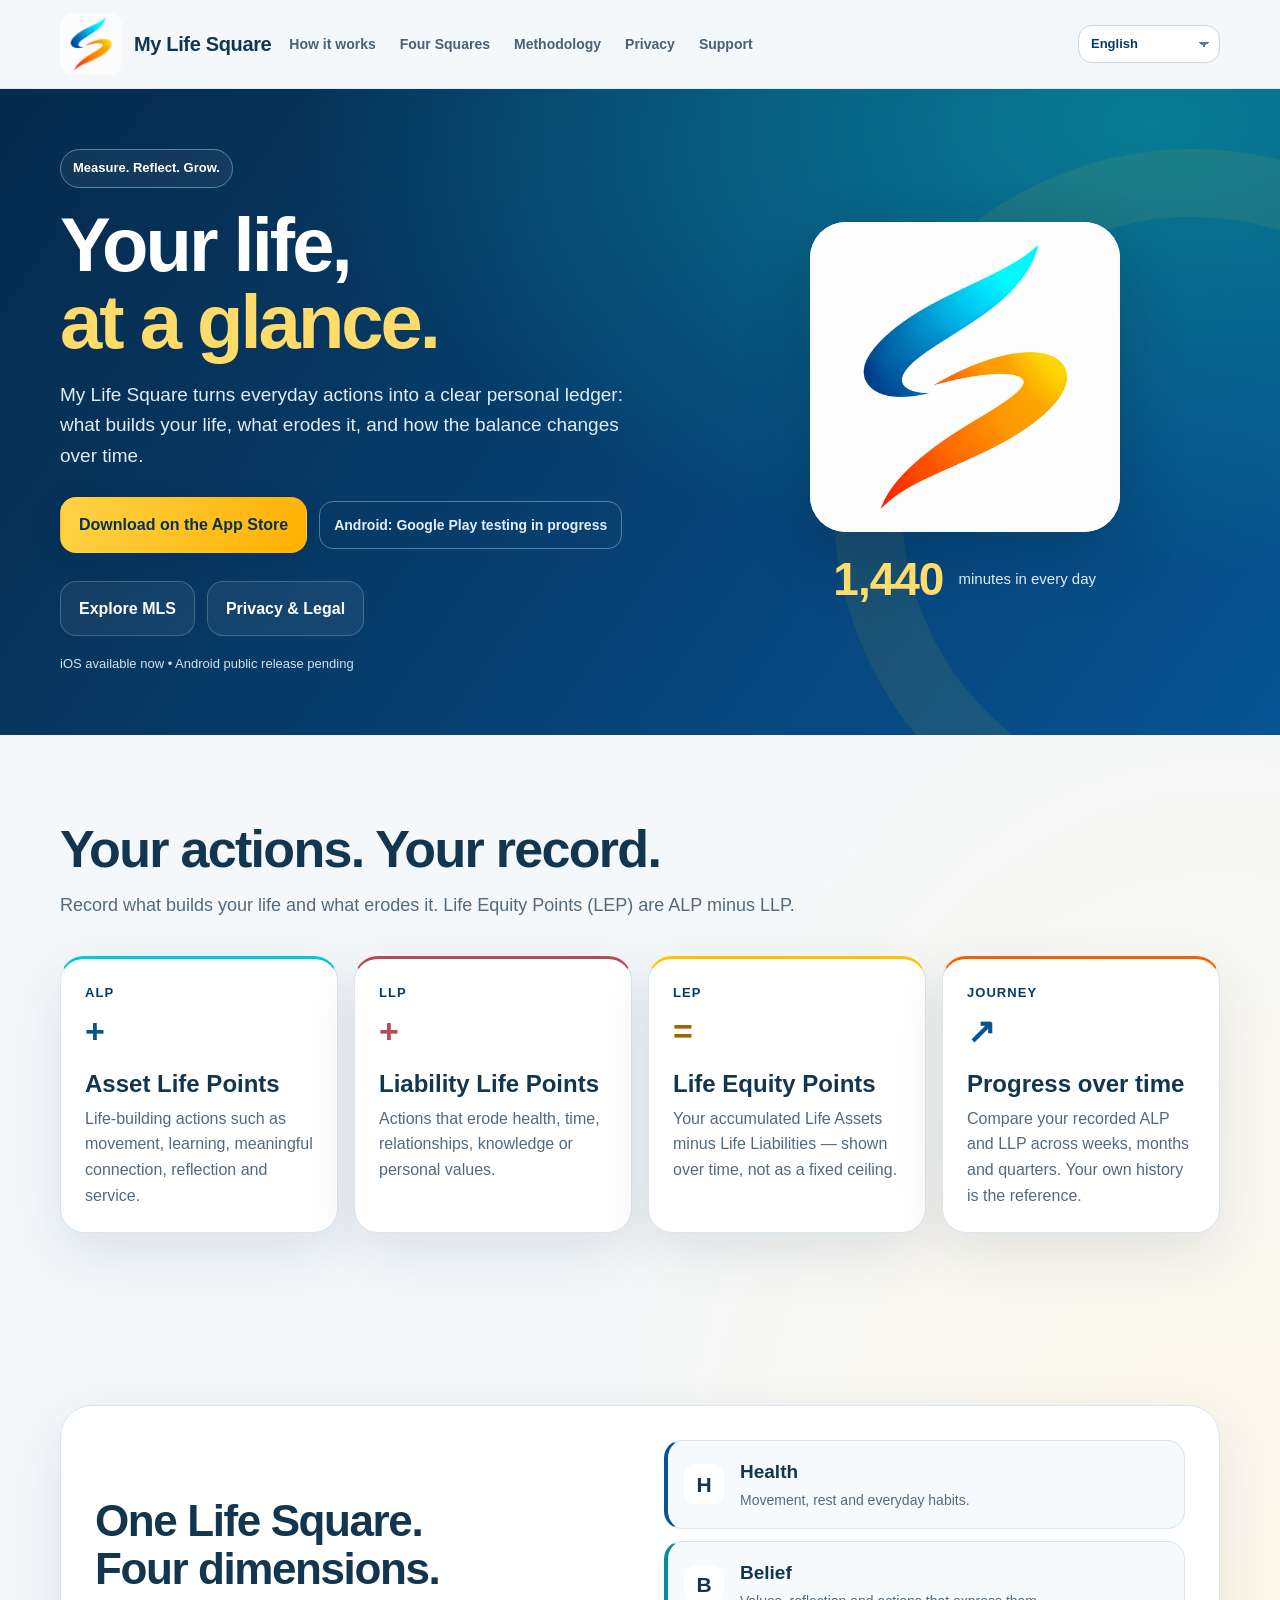
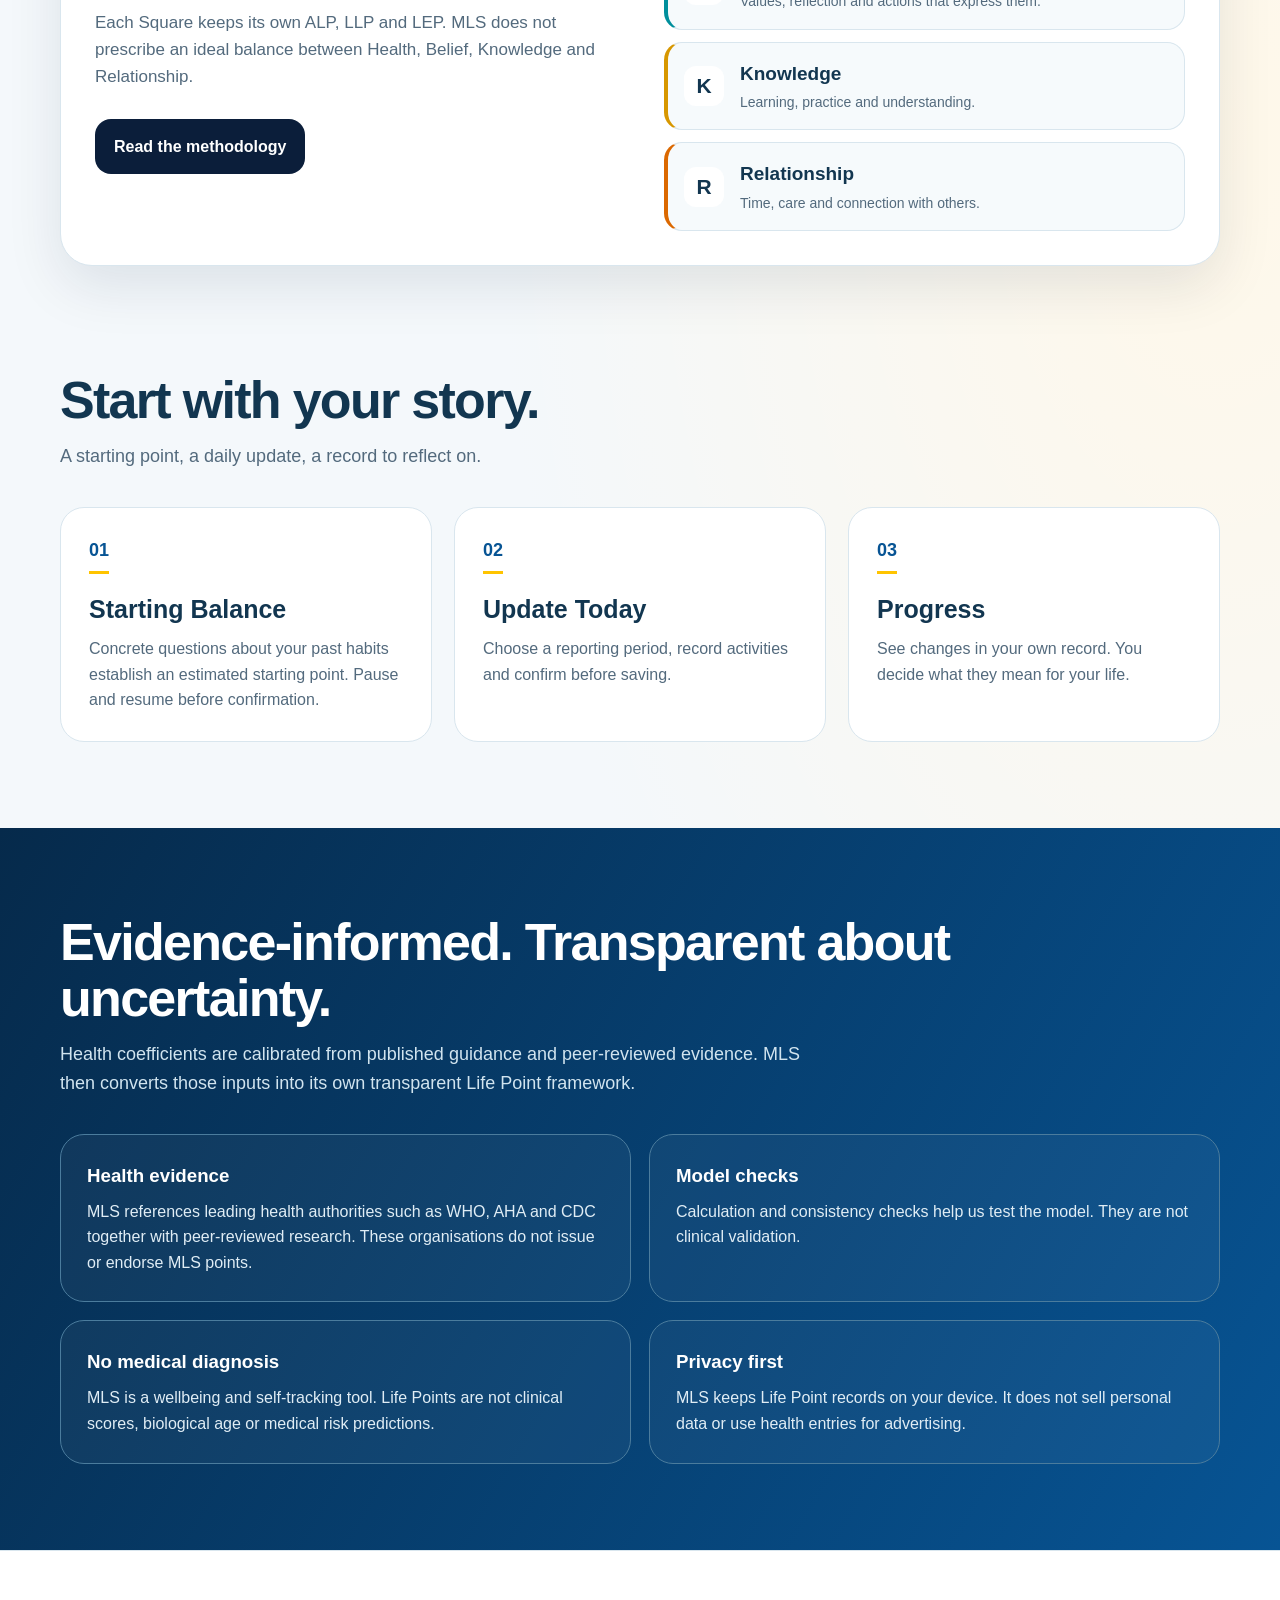
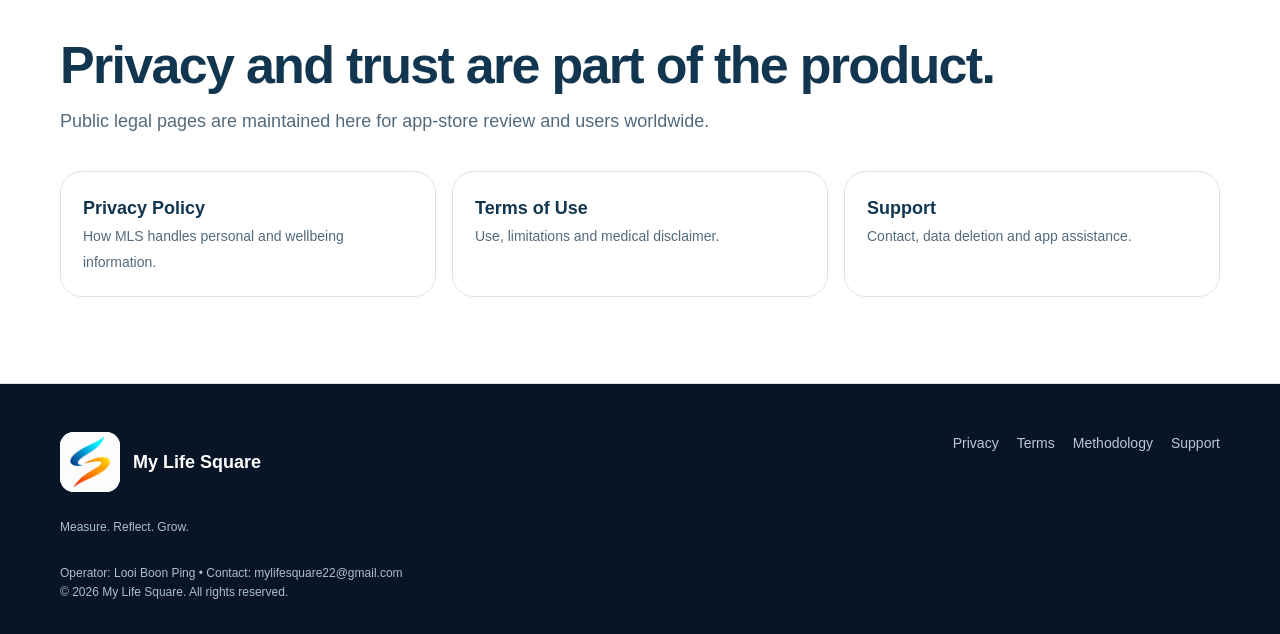
==== commit 663acb98: "Launch MLS iOS website, clarify Android testing, and align eight-language support" ====
--- a/index.html
+++ b/index.html
@@ -1,6 +1,6 @@
-<!doctype html><html lang="en"><head><meta charset="utf-8"><meta name="viewport" content="width=device-width,initial-scale=1"><meta name="description" content="Measure and reflect on Health, Belief, Knowledge and Relationship with My Life Square. Set your Starting Position, record daily actions and follow your progress."><meta name="theme-color" content="#0B1E3A"><title>My Life Square — See your life at a glance</title><link rel="canonical" href="https://lbp1122.github.io/mls-website/"><meta property="og:title" content="My Life Square — Measure. Reflect. Grow."><meta property="og:description" content="Your life, at a glance. A personal record of Health, Belief, Knowledge and Relationship."><meta property="og:image" content="https://lbp1122.github.io/mls-website/assets/mls-icon.png"><meta property="og:url" content="https://lbp1122.github.io/mls-website/"><meta name="twitter:card" content="summary"><link rel="icon" type="image/png" href="assets/mls-icon.png"><link rel="manifest" href="site.webmanifest"><link rel="stylesheet" href="assets/styles.css?v=20261019"></head><body>
-<a class="skip-link" href="#main">Skip to content</a><nav class="nav" aria-label="Main navigation"><div class="wrap nav-inner"><a class="brand" href="index.html"><img src="assets/mls-icon.png" alt="My Life Square"><span>My Life Square</span></a><div class="menu"><a href="#how">How it works</a><a href="#squares">Four Squares</a><a href="#method">Methodology</a><a href="privacy.html">Privacy</a><a href="support.html">Support</a></div></div></nav>
-<main id="main"><header class="hero"><div class="wrap hero-grid"><div><span class="kicker">Measure. Reflect. Grow.</span><h1>Your life,<br><span class="accent">at a glance.</span></h1><p>My Life Square turns everyday actions into a clear personal ledger: what builds your life, what erodes it, and how the balance changes over time.</p><div class="cta-row"><a class="btn btn-primary" href="#how">Explore MLS</a><a class="btn btn-secondary" href="privacy.html">Privacy & Legal</a></div><div class="status">Android testing in progress • Google Play release in preparation</div></div><div class="hero-logo"><div class="brand-orbit"><img src="assets/mls-icon.png" width="512" height="512" alt="My Life Square blue, cyan, orange and gold icon"></div><div class="daily-resource"><b>1,440</b><span>minutes in every day</span></div></div></div></header>
+<!doctype html><html lang="en" translate="no" class="notranslate"><head><meta name="google" content="notranslate"><meta charset="utf-8"><meta name="viewport" content="width=device-width,initial-scale=1"><meta name="description" content="Measure and reflect on Health, Belief, Knowledge and Relationship with My Life Square. Set your Starting Balance, record daily actions and follow your progress."><meta name="theme-color" content="#0B1E3A"><title>My Life Square — See your life at a glance</title><link rel="canonical" href="https://lbp1122.github.io/mls-website/"><meta property="og:title" content="My Life Square — Measure. Reflect. Grow."><meta property="og:description" content="Your life, at a glance. A personal record of Health, Belief, Knowledge and Relationship."><meta property="og:image" content="https://lbp1122.github.io/mls-website/assets/mls-icon.png"><meta property="og:url" content="https://lbp1122.github.io/mls-website/"><meta name="twitter:card" content="summary"><link rel="icon" type="image/png" href="assets/mls-icon.png"><link rel="manifest" href="site.webmanifest"><link rel="stylesheet" href="assets/styles.css?v=20261110-release"></head><body>
+<a class="skip-link" href="#main">Skip to content</a><nav class="nav" aria-label="Main navigation"><div class="wrap nav-inner"><a class="brand" href="index.html"><img src="assets/mls-icon.png" alt="My Life Square"><span translate="no" class="notranslate" data-mls-literal="true">My Life Square</span></a><div class="menu"><a href="#how">How it works</a><a href="#squares">Four Squares</a><a href="#method">Methodology</a><a href="privacy.html">Privacy</a><a href="support.html">Support</a></div></div></nav>
+<main id="main"><header class="hero"><div class="wrap hero-grid"><div><span class="kicker">Measure. Reflect. Grow.</span><h1>Your life,<br><span class="accent">at a glance.</span></h1><p>My Life Square turns everyday actions into a clear personal ledger: what builds your life, what erodes it, and how the balance changes over time.</p><div class="store-downloads" aria-label="Get My Life Square"><a class="btn btn-primary store-apple" href="https://apps.apple.com/my/app/my-life-square/id6832233839" target="_blank" rel="noopener noreferrer" aria-label="Download My Life Square on the Apple App Store">Download on the App Store</a><span class="store-pending">Android: Google Play testing in progress</span></div><div class="cta-row"><a class="btn btn-secondary" href="#how">Explore MLS</a><a class="btn btn-secondary" href="privacy.html">Privacy & Legal</a></div><div class="status">iOS available now • Android public release pending</div></div><div class="hero-logo"><div class="brand-orbit"><img src="assets/mls-icon.png" width="512" height="512" alt="My Life Square blue, cyan, orange and gold icon"></div><div class="daily-resource"><b>1,440</b><span>minutes in every day</span></div></div></div></header>
 <section id="how"><div class="wrap"><h2 class="section-title">Your actions. Your record.</h2><p class="section-lead">Record what builds your life and what erodes it. Life Equity Points (LEP) are ALP minus LLP.</p><div class="grid-4"><div class="feature"><div class="eyebrow">ALP</div><div class="num">+</div><h3>Asset Life Points</h3><p>Life-building actions such as movement, learning, meaningful connection, reflection and service.</p></div><div class="feature"><div class="eyebrow">LLP</div><div class="num liability-symbol">+</div><h3>Liability Life Points</h3><p>Actions that erode health, time, relationships, knowledge or personal values.</p></div><div class="feature"><div class="eyebrow">LEP</div><div class="num equity-symbol">=</div><h3>Life Equity Points</h3><p>Your accumulated Life Assets minus Life Liabilities — shown over time, not as a fixed ceiling.</p></div><div class="feature"><div class="eyebrow">Journey</div><div class="num">↗</div><h3>Progress over time</h3><p>Compare your recorded ALP and LLP across weeks, months and quarters. Your own history is the reference.</p></div></div></div></section>
 <section id="squares"><div class="wrap"><div class="life-card"><div class="life-copy"><h2>One Life Square.<br>Four dimensions.</h2><p>Each Square keeps its own ALP, LLP and LEP. MLS does not prescribe an ideal balance between Health, Belief, Knowledge and Relationship.</p><div class="cta-row"><a class="btn" style="background:#0B1E3A;color:#fff" href="methodology.html">Read the methodology</a></div></div><div class="hbkr-preview" aria-label="Health, Belief, Knowledge and Relationship">
 <div class="hbkr-row health"><span class="hbkr-letter" aria-hidden="true">H</span><div><h3>Health</h3><p>Movement, rest and everyday habits.</p></div></div>
@@ -9,11 +9,11 @@
 <div class="hbkr-row relationship"><span class="hbkr-letter" aria-hidden="true">R</span><div><h3>Relationship</h3><p>Time, care and connection with others.</p></div></div>
 </div></div></div></section>
 <section class="daily-flow" id="daily-flow"><div class="wrap"><h2 class="section-title">Start with your story.</h2><p class="section-lead">A starting point, a daily update, a record to reflect on.</p><div class="flow-grid">
-<article class="flow-card"><span class="step-number">01</span><h3>Starting Position</h3><p>Concrete questions about your past habits establish an estimated starting point. Pause and resume before confirmation.</p></article>
-<article class="flow-card"><span class="step-number">02</span><h3>Guided Update</h3><p>Answer questions for a clear reporting period. Review your entries and confirm before saving.</p></article>
-<article class="flow-card"><span class="step-number">03</span><h3>Journey</h3><p>See changes in your own record. You decide what they mean for your life.</p></article>
+<article class="flow-card"><span class="step-number">01</span><h3>Starting Balance</h3><p>Concrete questions about your past habits establish an estimated starting point. Pause and resume before confirmation.</p></article>
+<article class="flow-card"><span class="step-number">02</span><h3>Update Today</h3><p>Choose a reporting period, record activities and confirm before saving.</p></article>
+<article class="flow-card"><span class="step-number">03</span><h3>Progress</h3><p>See changes in your own record. You decide what they mean for your life.</p></article>
 </div></div></section>
-<section class="method" id="method"><div class="wrap"><h2 class="section-title">Evidence-informed. Transparent about uncertainty.</h2><p class="section-lead">Health coefficients are calibrated from published guidance and peer-reviewed evidence. MLS then converts those inputs into its own transparent Life Point framework.</p><div class="method-grid"><div class="method-card"><h3>Health evidence</h3><p>MLS references leading health authorities such as WHO, AHA and CDC together with peer-reviewed research. These organisations do not issue or endorse MLS points.</p></div><div class="method-card"><h3>Model checks</h3><p>Calculation and consistency checks help us test the model. They are not clinical validation.</p></div><div class="method-card"><h3>No medical diagnosis</h3><p>MLS is a wellbeing and self-tracking tool. Life Points are not clinical scores, biological age or medical risk predictions.</p></div><div class="method-card"><h3>Privacy first</h3><p>The current MLS test architecture keeps user-entered data on-device. MLS does not sell personal data or use health information for advertising.</p></div></div></div></section>
+<section class="method" id="method"><div class="wrap"><h2 class="section-title">Evidence-informed. Transparent about uncertainty.</h2><p class="section-lead">Health coefficients are calibrated from published guidance and peer-reviewed evidence. MLS then converts those inputs into its own transparent Life Point framework.</p><div class="method-grid"><div class="method-card"><h3>Health evidence</h3><p>MLS references leading health authorities such as WHO, AHA and CDC together with peer-reviewed research. These organisations do not issue or endorse MLS points.</p></div><div class="method-card"><h3>Model checks</h3><p>Calculation and consistency checks help us test the model. They are not clinical validation.</p></div><div class="method-card"><h3>No medical diagnosis</h3><p>MLS is a wellbeing and self-tracking tool. Life Points are not clinical scores, biological age or medical risk predictions.</p></div><div class="method-card"><h3>Privacy first</h3><p>MLS keeps Life Point records on your device. It does not sell personal data or use health entries for advertising.</p></div></div></div></section>
 <section class="legal-strip"><div class="wrap"><h2 class="section-title">Privacy and trust are part of the product.</h2><p class="section-lead">Public legal pages are maintained here for app-store review and users worldwide.</p><div class="legal-grid"><a class="legal-link" href="privacy.html"><strong>Privacy Policy</strong><span>How MLS handles personal and wellbeing information.</span></a><a class="legal-link" href="terms.html"><strong>Terms of Use</strong><span>Use, limitations and medical disclaimer.</span></a><a class="legal-link" href="support.html"><strong>Support</strong><span>Contact, data deletion and app assistance.</span></a></div></div></section>
-</main><footer><div class="wrap"><div class="footer-grid"><div><div class="footer-brand"><img src="assets/mls-icon.png" alt=""><span>My Life Square</span></div><div class="small">Measure. Reflect. Grow.</div></div><div class="footer-links"><a href="privacy.html">Privacy</a><a href="terms.html">Terms</a><a href="methodology.html">Methodology</a><a href="support.html">Support</a></div></div><div class="small">Operator: Looi Boon Ping • Contact: mylifesquare22@gmail.com<br>© 2026 My Life Square. All rights reserved.</div></div></footer>
-<script src="assets/i18n.js?v=20261019"></script></body></html>+</main><footer><div class="wrap"><div class="footer-grid"><div><div class="footer-brand"><img src="assets/mls-icon.png" alt=""><span translate="no" class="notranslate" data-mls-literal="true">My Life Square</span></div><div class="small">Measure. Reflect. Grow.</div></div><div class="footer-links"><a href="privacy.html">Privacy</a><a href="terms.html">Terms</a><a href="methodology.html">Methodology</a><a href="support.html">Support</a></div></div><div class="small">Operator: Looi Boon Ping • Contact: mylifesquare22@gmail.com<br>© 2026 My Life Square. All rights reserved.</div></div></footer>
+<script src="assets/i18n-vi.js?v=20261110-release"></script><script src="assets/i18n.js?v=20261110-release"></script></body></html>
--- a/assets/styles.css
+++ b/assets/styles.css
@@ -47,3 +47,21 @@
 @media(max-width:900px){.hero-grid,.life-card{grid-template-columns:1fr}.hero-grid{gap:40px}.hero-logo{order:initial}.flow-grid{grid-template-columns:1fr}.hero-grid>div:first-child{max-width:680px}.brand-orbit{width:260px}.life-card{gap:28px}}
 @media(max-width:560px){.brand span{display:block;font-size:16px}.brand{gap:8px}.brand img{width:54px;height:54px}.nav-inner{height:78px;gap:8px}.lang-switch{min-width:108px;max-width:122px}.hero-grid{padding:44px 0 48px;gap:32px}.brand-orbit{width:230px;border-radius:28px}.hero-logo{gap:18px}.daily-resource b{font-size:38px}.daily-resource span{font-size:14px}.hbkr-row{padding:14px;gap:12px}.hbkr-row h3{font-size:18px}.life-card{padding:20px}.flow-card{padding:22px}.daily-flow{padding-top:12px}.footer-brand img{width:54px;height:54px}}
 @media(prefers-reduced-motion:reduce){html{scroll-behavior:auto}.btn:hover{transform:none}}
+
+
+/* November 2026: iOS launch and mobile-accessible navigation. */
+.store-downloads{display:flex;gap:12px;align-items:center;flex-wrap:wrap;margin-top:26px}
+.store-apple{min-width:240px;text-align:center}
+.store-pending{display:inline-flex;align-items:center;min-height:48px;padding:10px 14px;color:#e4eff8;border:1px solid rgba(255,255,255,.33);border-radius:14px;font-weight:700;font-size:14px}
+@media(max-width:900px){
+ .nav-inner{height:auto;min-height:78px;flex-wrap:wrap;padding-top:8px;padding-bottom:9px}
+ .nav-inner .menu{display:flex;flex:0 0 100%;order:5;gap:16px;align-items:center;overflow-x:auto;white-space:nowrap;padding:4px 0 7px;scrollbar-width:thin}
+ .nav-inner .menu a{flex:0 0 auto}
+ .language-slot{order:3;margin-left:auto}
+}
+@media(max-width:560px){
+ .store-downloads{align-items:stretch;flex-direction:column}
+ .store-apple{min-width:0;width:100%}
+ .nav-inner .brand span{font-size:15px}
+}
+@media(max-width:360px){.nav-inner .brand img{width:43px;height:43px}.nav-inner .brand span{font-size:13px}.lang-switch{min-width:100px;max-width:104px}}
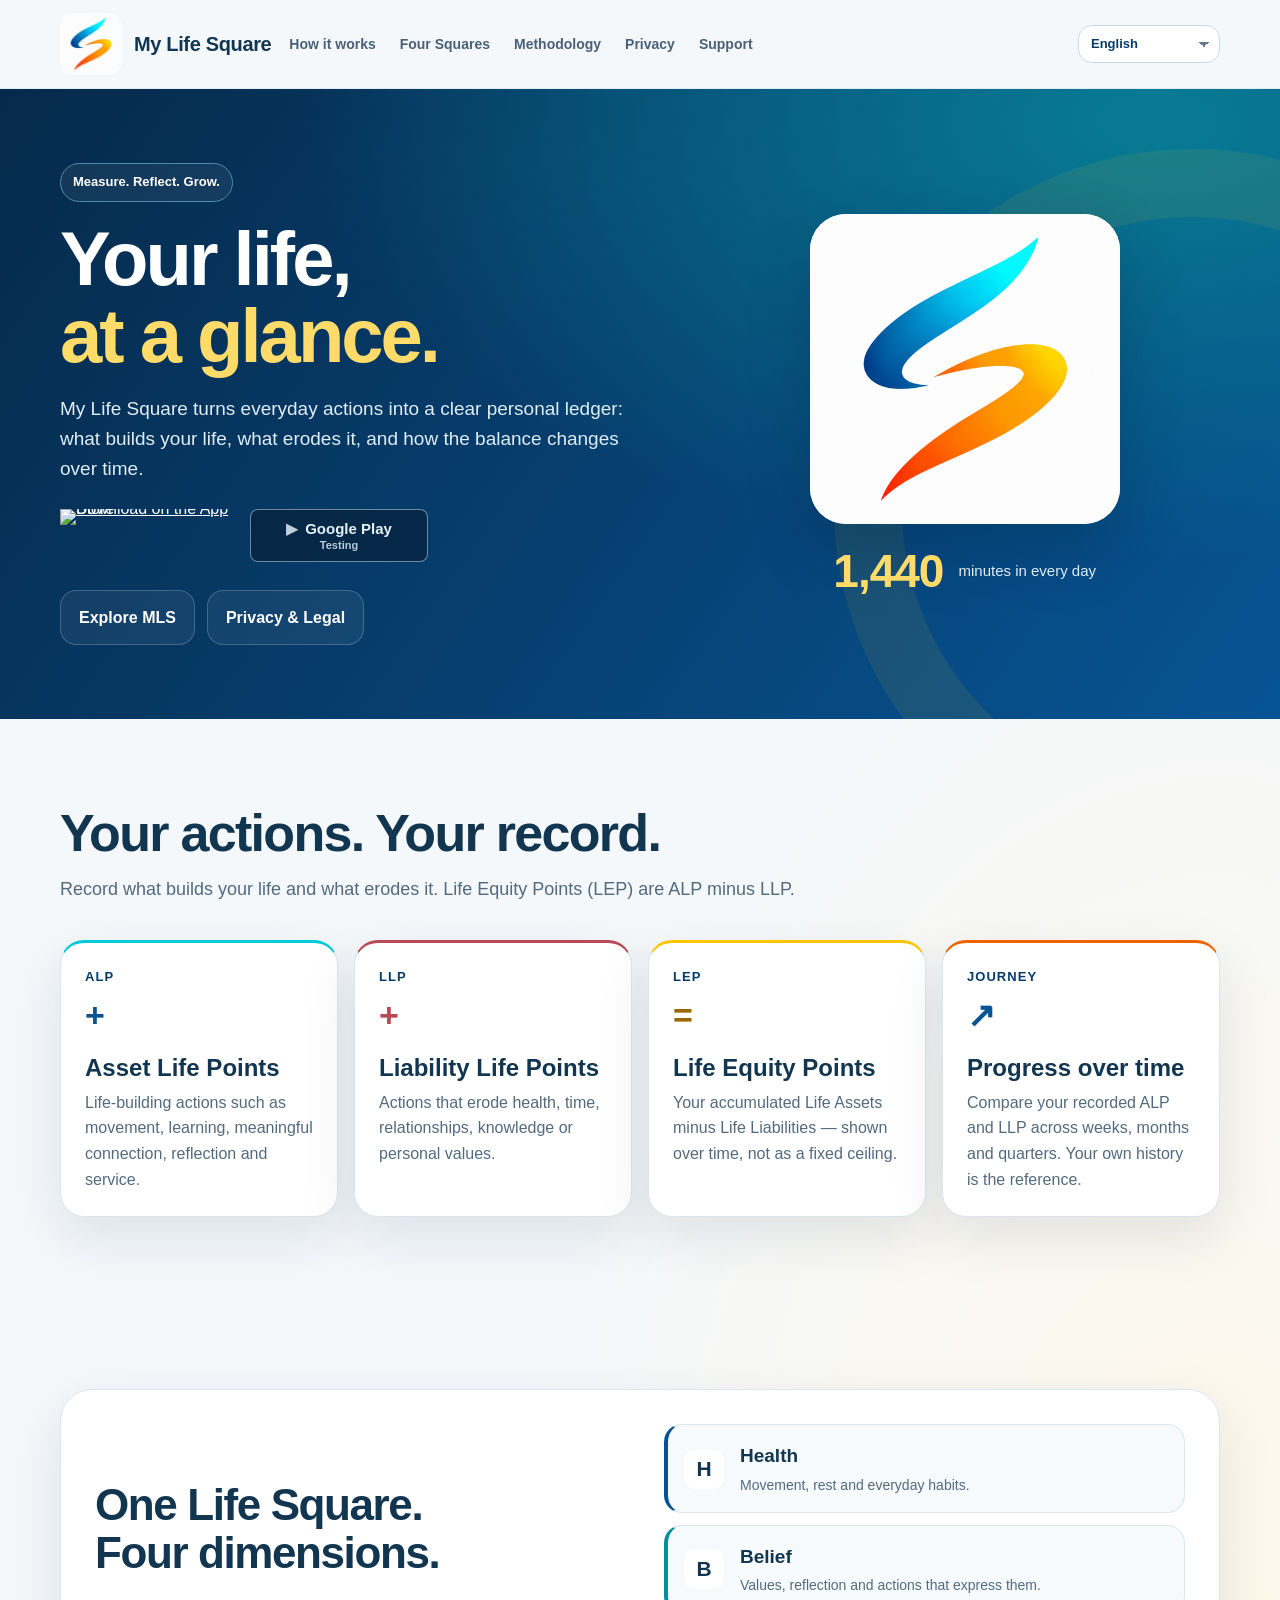
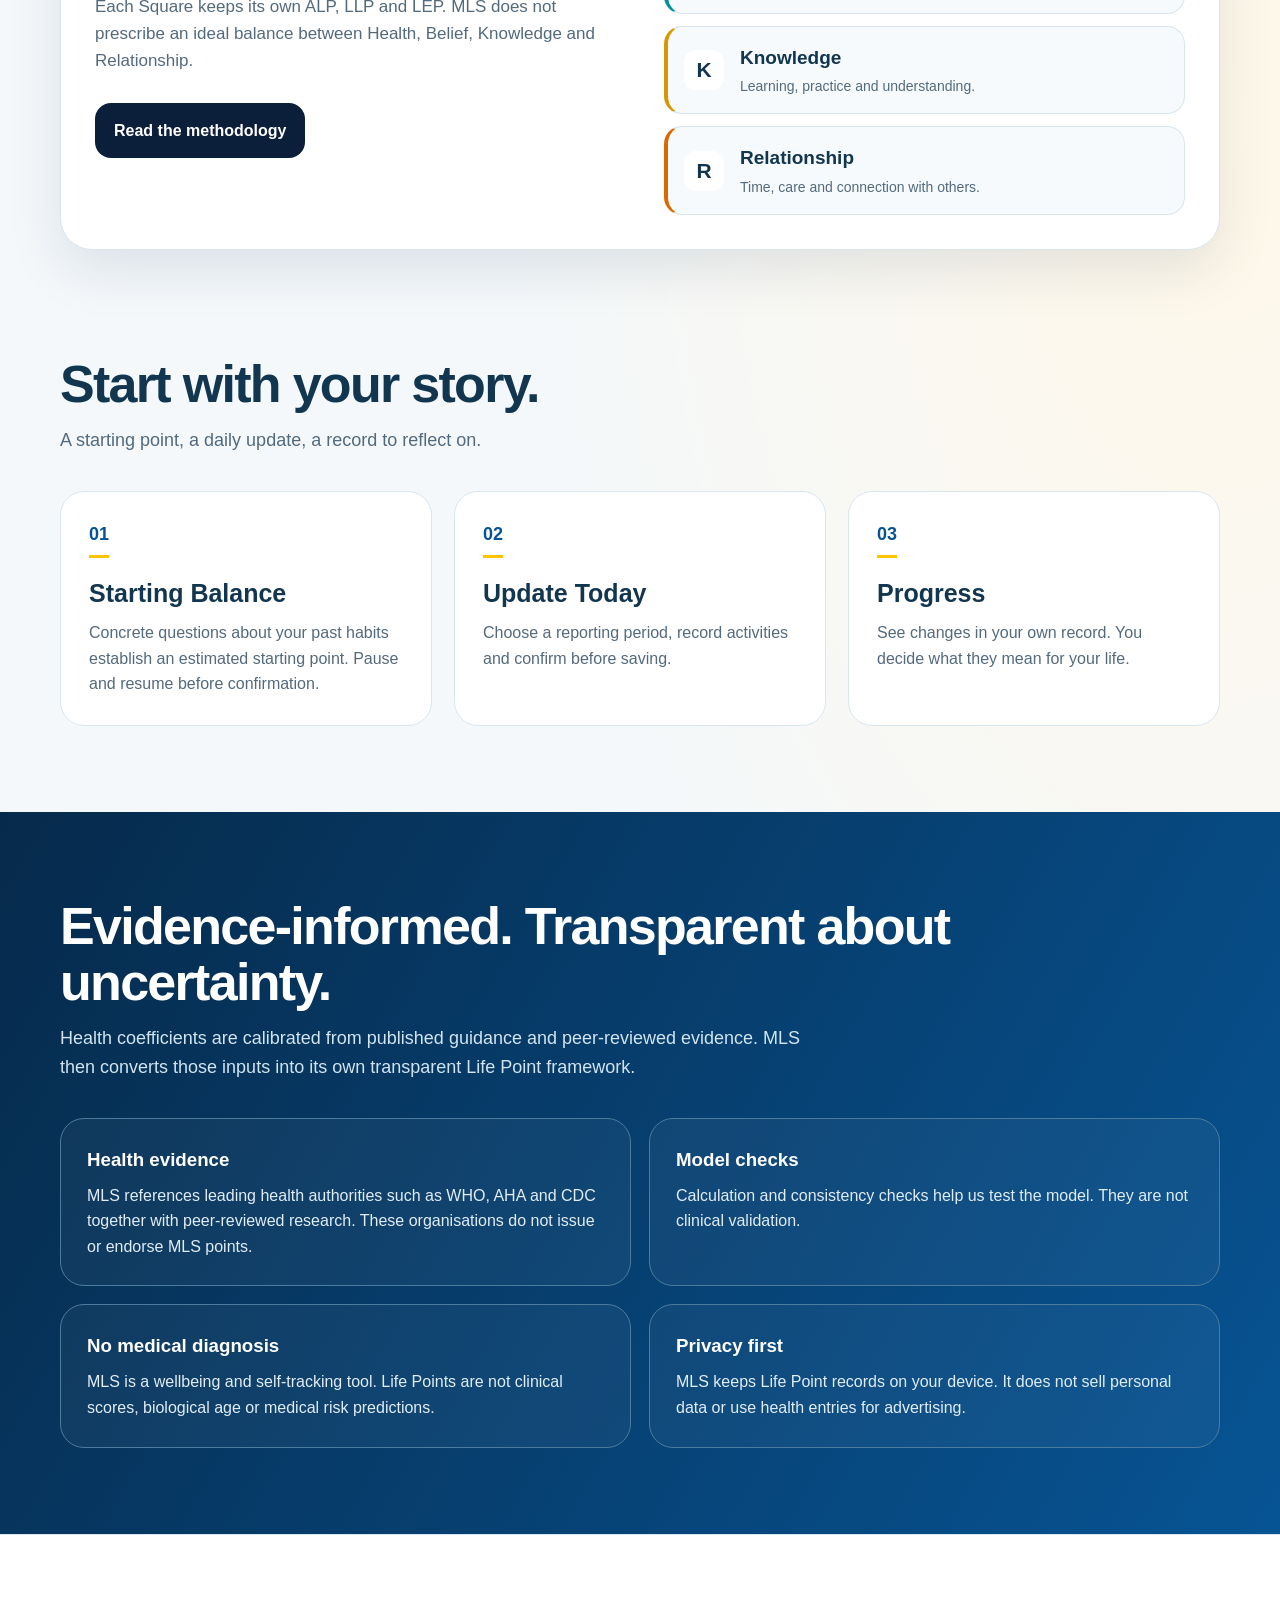
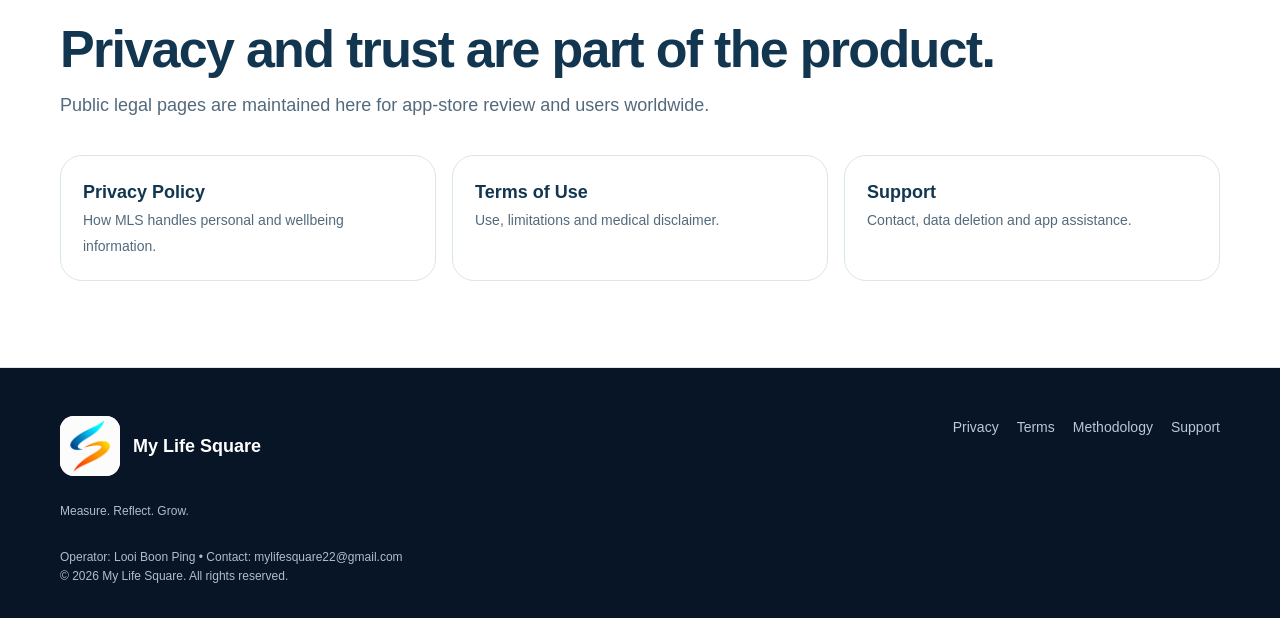
==== commit 74fd847f: "Use compact App Store badge and Android testing tile on MLS homepage" ====
--- a/index.html
+++ b/index.html
@@ -1,6 +1,6 @@
-<!doctype html><html lang="en" translate="no" class="notranslate"><head><meta name="google" content="notranslate"><meta charset="utf-8"><meta name="viewport" content="width=device-width,initial-scale=1"><meta name="description" content="Measure and reflect on Health, Belief, Knowledge and Relationship with My Life Square. Set your Starting Balance, record daily actions and follow your progress."><meta name="theme-color" content="#0B1E3A"><title>My Life Square — See your life at a glance</title><link rel="canonical" href="https://lbp1122.github.io/mls-website/"><meta property="og:title" content="My Life Square — Measure. Reflect. Grow."><meta property="og:description" content="Your life, at a glance. A personal record of Health, Belief, Knowledge and Relationship."><meta property="og:image" content="https://lbp1122.github.io/mls-website/assets/mls-icon.png"><meta property="og:url" content="https://lbp1122.github.io/mls-website/"><meta name="twitter:card" content="summary"><link rel="icon" type="image/png" href="assets/mls-icon.png"><link rel="manifest" href="site.webmanifest"><link rel="stylesheet" href="assets/styles.css?v=20261110-release"></head><body>
+<!doctype html><html lang="en" translate="no" class="notranslate"><head><meta name="google" content="notranslate"><meta charset="utf-8"><meta name="viewport" content="width=device-width,initial-scale=1"><meta name="description" content="Measure and reflect on Health, Belief, Knowledge and Relationship with My Life Square. Set your Starting Balance, record daily actions and follow your progress."><meta name="theme-color" content="#0B1E3A"><title>My Life Square — See your life at a glance</title><link rel="canonical" href="https://lbp1122.github.io/mls-website/"><meta property="og:title" content="My Life Square — Measure. Reflect. Grow."><meta property="og:description" content="Your life, at a glance. A personal record of Health, Belief, Knowledge and Relationship."><meta property="og:image" content="https://lbp1122.github.io/mls-website/assets/mls-icon.png"><meta property="og:url" content="https://lbp1122.github.io/mls-website/"><meta name="twitter:card" content="summary"><link rel="icon" type="image/png" href="assets/mls-icon.png"><link rel="manifest" href="site.webmanifest"><link rel="stylesheet" href="assets/styles.css?v=20261110-storebadges"></head><body>
 <a class="skip-link" href="#main">Skip to content</a><nav class="nav" aria-label="Main navigation"><div class="wrap nav-inner"><a class="brand" href="index.html"><img src="assets/mls-icon.png" alt="My Life Square"><span translate="no" class="notranslate" data-mls-literal="true">My Life Square</span></a><div class="menu"><a href="#how">How it works</a><a href="#squares">Four Squares</a><a href="#method">Methodology</a><a href="privacy.html">Privacy</a><a href="support.html">Support</a></div></div></nav>
-<main id="main"><header class="hero"><div class="wrap hero-grid"><div><span class="kicker">Measure. Reflect. Grow.</span><h1>Your life,<br><span class="accent">at a glance.</span></h1><p>My Life Square turns everyday actions into a clear personal ledger: what builds your life, what erodes it, and how the balance changes over time.</p><div class="store-downloads" aria-label="Get My Life Square"><a class="btn btn-primary store-apple" href="https://apps.apple.com/my/app/my-life-square/id6832233839" target="_blank" rel="noopener noreferrer" aria-label="Download My Life Square on the Apple App Store">Download on the App Store</a><span class="store-pending">Android: Google Play testing in progress</span></div><div class="cta-row"><a class="btn btn-secondary" href="#how">Explore MLS</a><a class="btn btn-secondary" href="privacy.html">Privacy & Legal</a></div><div class="status">iOS available now • Android public release pending</div></div><div class="hero-logo"><div class="brand-orbit"><img src="assets/mls-icon.png" width="512" height="512" alt="My Life Square blue, cyan, orange and gold icon"></div><div class="daily-resource"><b>1,440</b><span>minutes in every day</span></div></div></div></header>
+<main id="main"><header class="hero"><div class="wrap hero-grid"><div><span class="kicker">Measure. Reflect. Grow.</span><h1>Your life,<br><span class="accent">at a glance.</span></h1><p>My Life Square turns everyday actions into a clear personal ledger: what builds your life, what erodes it, and how the balance changes over time.</p><div class="store-downloads" aria-label="Get My Life Square"><a class="app-store-link" href="https://apps.apple.com/my/app/my-life-square/id6832233839" target="_blank" rel="noopener noreferrer" aria-label="Download My Life Square on the App Store"><img class="app-store-badge" src="https://developer.apple.com/assets/elements/badges/download-on-the-app-store.svg" width="178" height="53" alt="Download on the App Store"></a><div class="play-testing" aria-label="Google Play testing in progress"><div class="play-testing-title"><span class="play-testing-icon" aria-hidden="true">▶</span><span translate="no" class="notranslate" data-mls-literal="true">Google Play</span></div><span class="play-testing-label">Testing</span></div></div><div class="cta-row"><a class="btn btn-secondary" href="#how">Explore MLS</a><a class="btn btn-secondary" href="privacy.html">Privacy & Legal</a></div></div><div class="hero-logo"><div class="brand-orbit"><img src="assets/mls-icon.png" width="512" height="512" alt="My Life Square blue, cyan, orange and gold icon"></div><div class="daily-resource"><b>1,440</b><span>minutes in every day</span></div></div></div></header>
 <section id="how"><div class="wrap"><h2 class="section-title">Your actions. Your record.</h2><p class="section-lead">Record what builds your life and what erodes it. Life Equity Points (LEP) are ALP minus LLP.</p><div class="grid-4"><div class="feature"><div class="eyebrow">ALP</div><div class="num">+</div><h3>Asset Life Points</h3><p>Life-building actions such as movement, learning, meaningful connection, reflection and service.</p></div><div class="feature"><div class="eyebrow">LLP</div><div class="num liability-symbol">+</div><h3>Liability Life Points</h3><p>Actions that erode health, time, relationships, knowledge or personal values.</p></div><div class="feature"><div class="eyebrow">LEP</div><div class="num equity-symbol">=</div><h3>Life Equity Points</h3><p>Your accumulated Life Assets minus Life Liabilities — shown over time, not as a fixed ceiling.</p></div><div class="feature"><div class="eyebrow">Journey</div><div class="num">↗</div><h3>Progress over time</h3><p>Compare your recorded ALP and LLP across weeks, months and quarters. Your own history is the reference.</p></div></div></div></section>
 <section id="squares"><div class="wrap"><div class="life-card"><div class="life-copy"><h2>One Life Square.<br>Four dimensions.</h2><p>Each Square keeps its own ALP, LLP and LEP. MLS does not prescribe an ideal balance between Health, Belief, Knowledge and Relationship.</p><div class="cta-row"><a class="btn" style="background:#0B1E3A;color:#fff" href="methodology.html">Read the methodology</a></div></div><div class="hbkr-preview" aria-label="Health, Belief, Knowledge and Relationship">
 <div class="hbkr-row health"><span class="hbkr-letter" aria-hidden="true">H</span><div><h3>Health</h3><p>Movement, rest and everyday habits.</p></div></div>
@@ -16,4 +16,4 @@
 <section class="method" id="method"><div class="wrap"><h2 class="section-title">Evidence-informed. Transparent about uncertainty.</h2><p class="section-lead">Health coefficients are calibrated from published guidance and peer-reviewed evidence. MLS then converts those inputs into its own transparent Life Point framework.</p><div class="method-grid"><div class="method-card"><h3>Health evidence</h3><p>MLS references leading health authorities such as WHO, AHA and CDC together with peer-reviewed research. These organisations do not issue or endorse MLS points.</p></div><div class="method-card"><h3>Model checks</h3><p>Calculation and consistency checks help us test the model. They are not clinical validation.</p></div><div class="method-card"><h3>No medical diagnosis</h3><p>MLS is a wellbeing and self-tracking tool. Life Points are not clinical scores, biological age or medical risk predictions.</p></div><div class="method-card"><h3>Privacy first</h3><p>MLS keeps Life Point records on your device. It does not sell personal data or use health entries for advertising.</p></div></div></div></section>
 <section class="legal-strip"><div class="wrap"><h2 class="section-title">Privacy and trust are part of the product.</h2><p class="section-lead">Public legal pages are maintained here for app-store review and users worldwide.</p><div class="legal-grid"><a class="legal-link" href="privacy.html"><strong>Privacy Policy</strong><span>How MLS handles personal and wellbeing information.</span></a><a class="legal-link" href="terms.html"><strong>Terms of Use</strong><span>Use, limitations and medical disclaimer.</span></a><a class="legal-link" href="support.html"><strong>Support</strong><span>Contact, data deletion and app assistance.</span></a></div></div></section>
 </main><footer><div class="wrap"><div class="footer-grid"><div><div class="footer-brand"><img src="assets/mls-icon.png" alt=""><span translate="no" class="notranslate" data-mls-literal="true">My Life Square</span></div><div class="small">Measure. Reflect. Grow.</div></div><div class="footer-links"><a href="privacy.html">Privacy</a><a href="terms.html">Terms</a><a href="methodology.html">Methodology</a><a href="support.html">Support</a></div></div><div class="small">Operator: Looi Boon Ping • Contact: mylifesquare22@gmail.com<br>© 2026 My Life Square. All rights reserved.</div></div></footer>
-<script src="assets/i18n-vi.js?v=20261110-release"></script><script src="assets/i18n.js?v=20261110-release"></script></body></html>+<script src="assets/i18n-vi.js?v=20261110-release"></script><script src="assets/i18n.js?v=20261110-storebadges"></script></body></html>
--- a/assets/styles.css
+++ b/assets/styles.css
@@ -50,9 +50,14 @@
 
 
 /* November 2026: iOS launch and mobile-accessible navigation. */
-.store-downloads{display:flex;gap:12px;align-items:center;flex-wrap:wrap;margin-top:26px}
-.store-apple{min-width:240px;text-align:center}
-.store-pending{display:inline-flex;align-items:center;min-height:48px;padding:10px 14px;color:#e4eff8;border:1px solid rgba(255,255,255,.33);border-radius:14px;font-weight:700;font-size:14px}
+.store-downloads{display:flex;gap:12px;align-items:center;flex-wrap:wrap;margin-top:24px}
+.app-store-link{display:block;width:178px;flex:0 0 178px;line-height:0;border-radius:8px}
+.app-store-link:focus-visible{outline:3px solid #ffcf4b;outline-offset:4px}
+.app-store-badge{display:block;width:100%;height:auto}
+.play-testing{width:178px;min-height:53px;flex:0 0 178px;display:flex;flex-direction:column;justify-content:center;align-items:center;gap:1px;border:1px solid rgba(216,235,245,.5);border-radius:8px;background:rgba(8,21,38,.48);color:#e6f0f7}
+.play-testing-title{display:flex;gap:7px;align-items:center;font-size:15px;font-weight:800;line-height:1.2;white-space:nowrap}
+.play-testing-icon{font-size:15px;color:#bfcedb}
+.play-testing-label{font-size:11px;line-height:1.1;color:#b7cbdb;font-weight:650}
 @media(max-width:900px){
  .nav-inner{height:auto;min-height:78px;flex-wrap:wrap;padding-top:8px;padding-bottom:9px}
  .nav-inner .menu{display:flex;flex:0 0 100%;order:5;gap:16px;align-items:center;overflow-x:auto;white-space:nowrap;padding:4px 0 7px;scrollbar-width:thin}
@@ -60,8 +65,11 @@
  .language-slot{order:3;margin-left:auto}
 }
 @media(max-width:560px){
- .store-downloads{align-items:stretch;flex-direction:column}
- .store-apple{min-width:0;width:100%}
+ .store-downloads{flex-wrap:nowrap;gap:10px;align-items:center}
+ .app-store-link,.play-testing{width:auto;flex:1 1 0;min-width:0;max-width:178px}
+ .play-testing{min-height:0;aspect-ratio:178 / 53}
+ .play-testing-title{font-size:clamp(12px,3.5vw,15px)}
+ .play-testing-label{font-size:clamp(10px,2.7vw,11px)}
  .nav-inner .brand span{font-size:15px}
 }
 @media(max-width:360px){.nav-inner .brand img{width:43px;height:43px}.nav-inner .brand span{font-size:13px}.lang-switch{min-width:100px;max-width:104px}}
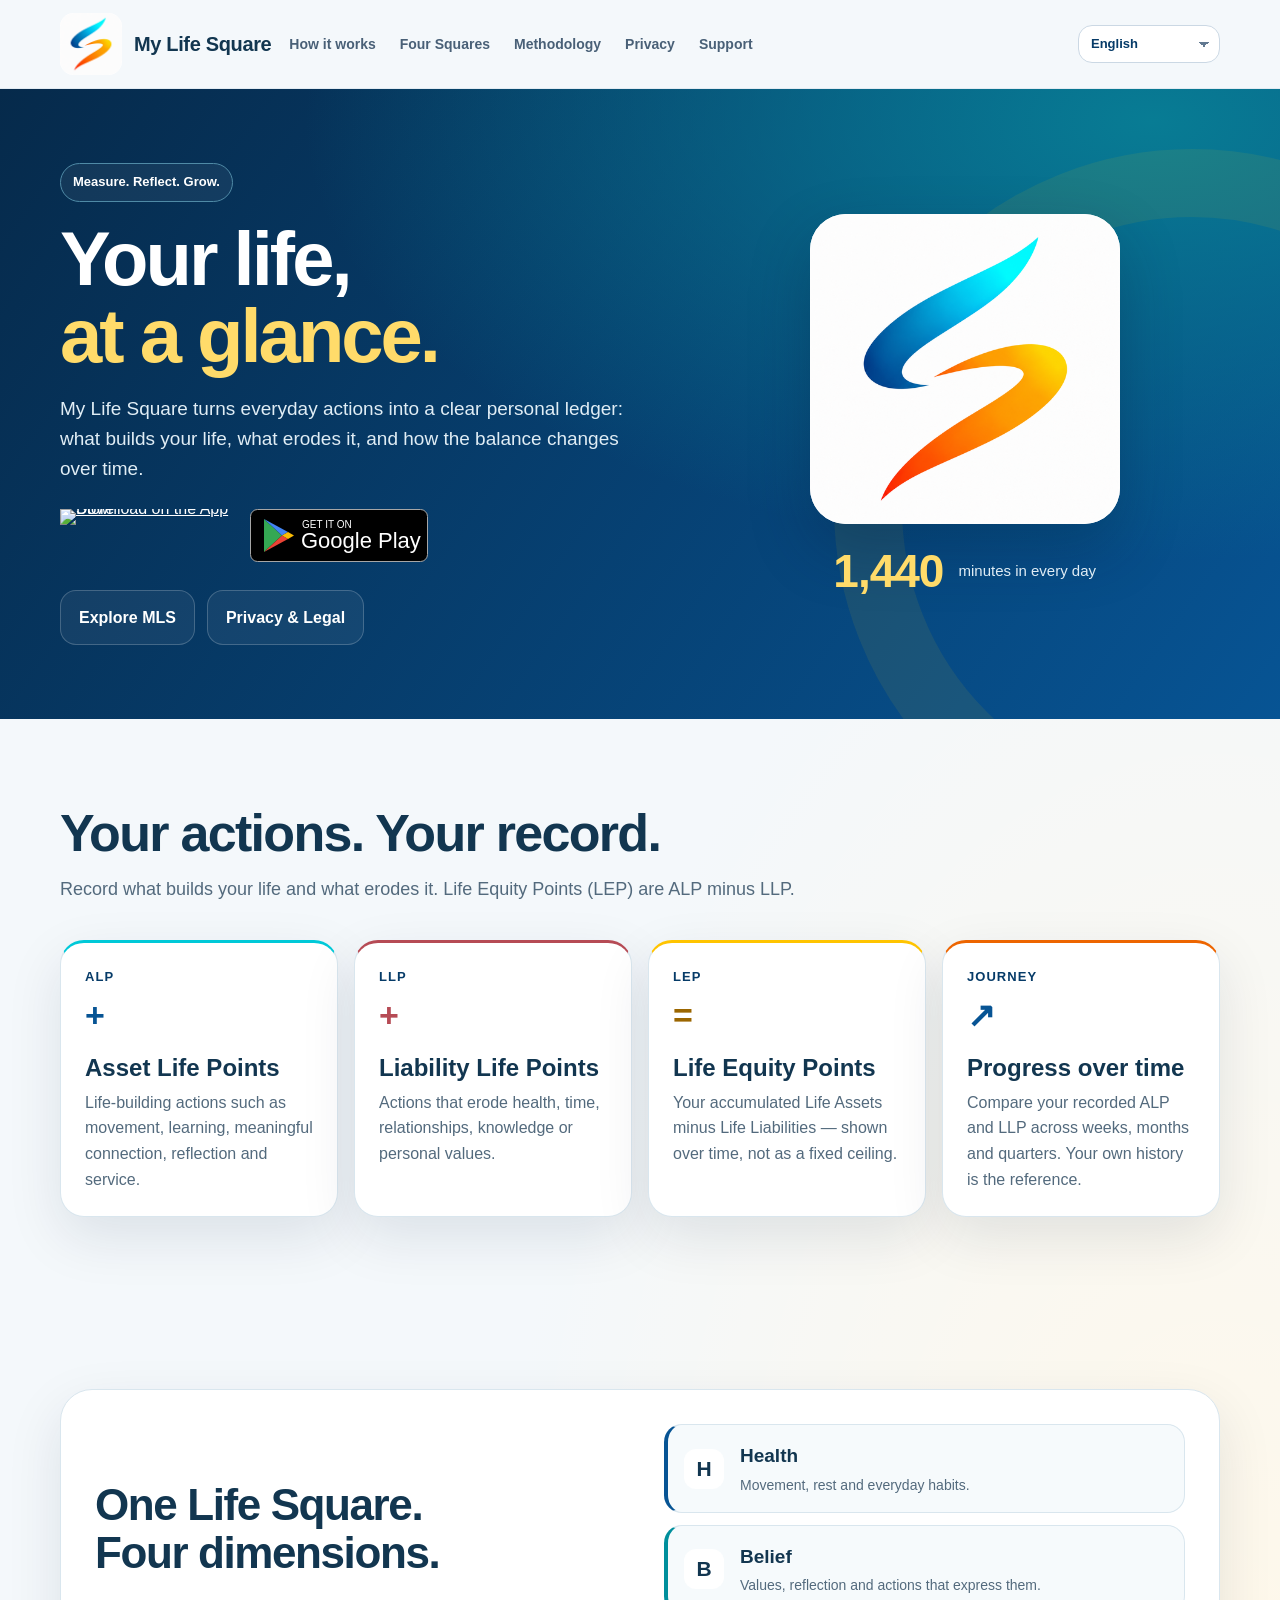
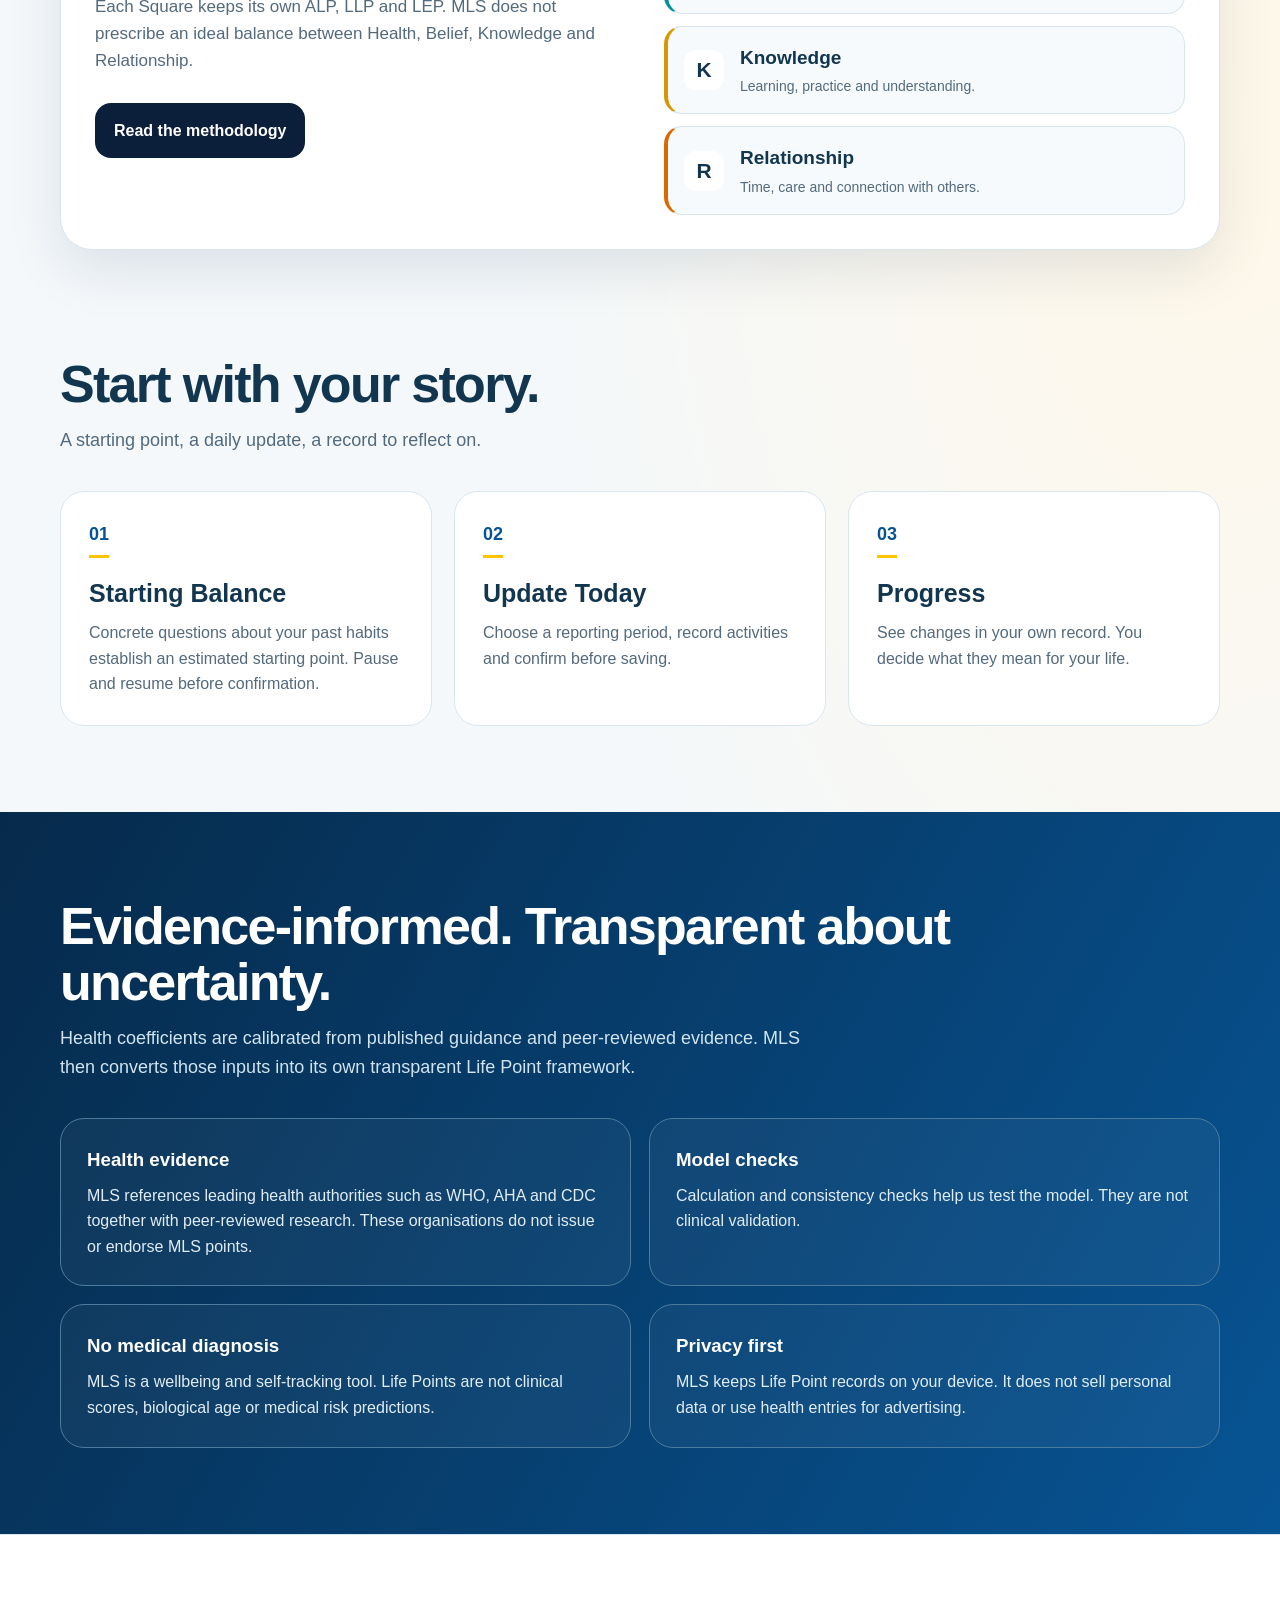
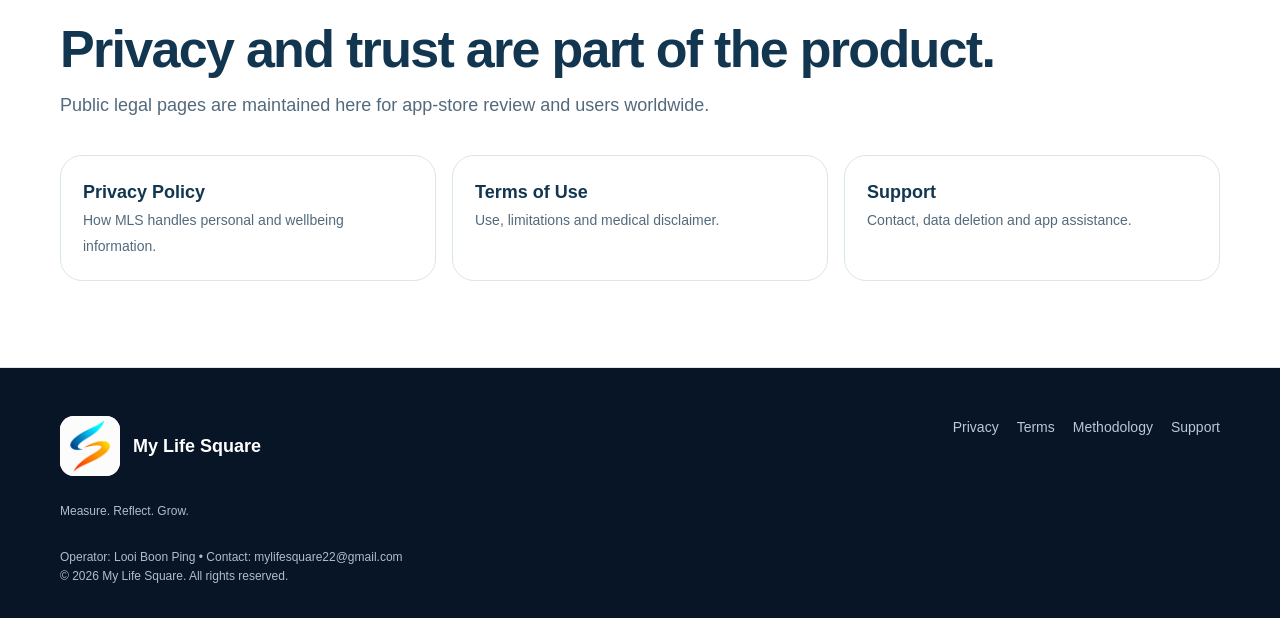
==== commit b86dc836: "Replace Android testing placeholder with Google Play download badge" ====
--- a/index.html
+++ b/index.html
@@ -1,6 +1,6 @@
 <!doctype html><html lang="en" translate="no" class="notranslate"><head><meta name="google" content="notranslate"><meta charset="utf-8"><meta name="viewport" content="width=device-width,initial-scale=1"><meta name="description" content="Measure and reflect on Health, Belief, Knowledge and Relationship with My Life Square. Set your Starting Balance, record daily actions and follow your progress."><meta name="theme-color" content="#0B1E3A"><title>My Life Square — See your life at a glance</title><link rel="canonical" href="https://lbp1122.github.io/mls-website/"><meta property="og:title" content="My Life Square — Measure. Reflect. Grow."><meta property="og:description" content="Your life, at a glance. A personal record of Health, Belief, Knowledge and Relationship."><meta property="og:image" content="https://lbp1122.github.io/mls-website/assets/mls-icon.png"><meta property="og:url" content="https://lbp1122.github.io/mls-website/"><meta name="twitter:card" content="summary"><link rel="icon" type="image/png" href="assets/mls-icon.png"><link rel="manifest" href="site.webmanifest"><link rel="stylesheet" href="assets/styles.css?v=20261110-storebadges"></head><body>
 <a class="skip-link" href="#main">Skip to content</a><nav class="nav" aria-label="Main navigation"><div class="wrap nav-inner"><a class="brand" href="index.html"><img src="assets/mls-icon.png" alt="My Life Square"><span translate="no" class="notranslate" data-mls-literal="true">My Life Square</span></a><div class="menu"><a href="#how">How it works</a><a href="#squares">Four Squares</a><a href="#method">Methodology</a><a href="privacy.html">Privacy</a><a href="support.html">Support</a></div></div></nav>
-<main id="main"><header class="hero"><div class="wrap hero-grid"><div><span class="kicker">Measure. Reflect. Grow.</span><h1>Your life,<br><span class="accent">at a glance.</span></h1><p>My Life Square turns everyday actions into a clear personal ledger: what builds your life, what erodes it, and how the balance changes over time.</p><div class="store-downloads" aria-label="Get My Life Square"><a class="app-store-link" href="https://apps.apple.com/my/app/my-life-square/id6832233839" target="_blank" rel="noopener noreferrer" aria-label="Download My Life Square on the App Store"><img class="app-store-badge" src="https://developer.apple.com/assets/elements/badges/download-on-the-app-store.svg" width="178" height="53" alt="Download on the App Store"></a><div class="play-testing" aria-label="Google Play testing in progress"><div class="play-testing-title"><span class="play-testing-icon" aria-hidden="true">▶</span><span translate="no" class="notranslate" data-mls-literal="true">Google Play</span></div><span class="play-testing-label">Testing</span></div></div><div class="cta-row"><a class="btn btn-secondary" href="#how">Explore MLS</a><a class="btn btn-secondary" href="privacy.html">Privacy & Legal</a></div></div><div class="hero-logo"><div class="brand-orbit"><img src="assets/mls-icon.png" width="512" height="512" alt="My Life Square blue, cyan, orange and gold icon"></div><div class="daily-resource"><b>1,440</b><span>minutes in every day</span></div></div></div></header>
+<main id="main"><header class="hero"><div class="wrap hero-grid"><div><span class="kicker">Measure. Reflect. Grow.</span><h1>Your life,<br><span class="accent">at a glance.</span></h1><p>My Life Square turns everyday actions into a clear personal ledger: what builds your life, what erodes it, and how the balance changes over time.</p><div class="store-downloads" aria-label="Get My Life Square"><a class="app-store-link" href="https://apps.apple.com/my/app/my-life-square/id6832233839" target="_blank" rel="noopener noreferrer" aria-label="Download My Life Square on the App Store"><img class="app-store-badge" src="https://developer.apple.com/assets/elements/badges/download-on-the-app-store.svg" width="178" height="53" alt="Download on the App Store"></a><a class="app-store-link" href="https://play.google.com/store/apps/details?id=com.lbp.mylifesquare" target="_blank" rel="noopener noreferrer" aria-label="Get My Life Square on Google Play"><svg class="app-store-badge" viewBox="0 0 178 53" xmlns="http://www.w3.org/2000/svg" role="img" aria-label="Get it on Google Play"><rect x=".5" y=".5" width="177" height="52" rx="7" fill="#000" stroke="#a6a6a6"/><path d="M14 10L14 43 32 26.5Z" fill="#34a853"/><path d="M14 10L38 23 32 26.5Z" fill="#4285f4"/><path d="M14 43L38 30 32 26.5Z" fill="#ea4335"/><path d="M38 23L44 26.5 38 30 32 26.5Z" fill="#fbbc04"/><text x="52" y="19" fill="white" font-family="Arial,sans-serif" font-size="10">GET IT ON</text><text x="51" y="39" fill="white" font-family="Arial,sans-serif" font-size="22">Google Play</text></svg></a></div><div class="cta-row"><a class="btn btn-secondary" href="#how">Explore MLS</a><a class="btn btn-secondary" href="privacy.html">Privacy & Legal</a></div></div><div class="hero-logo"><div class="brand-orbit"><img src="assets/mls-icon.png" width="512" height="512" alt="My Life Square blue, cyan, orange and gold icon"></div><div class="daily-resource"><b>1,440</b><span>minutes in every day</span></div></div></div></header>
 <section id="how"><div class="wrap"><h2 class="section-title">Your actions. Your record.</h2><p class="section-lead">Record what builds your life and what erodes it. Life Equity Points (LEP) are ALP minus LLP.</p><div class="grid-4"><div class="feature"><div class="eyebrow">ALP</div><div class="num">+</div><h3>Asset Life Points</h3><p>Life-building actions such as movement, learning, meaningful connection, reflection and service.</p></div><div class="feature"><div class="eyebrow">LLP</div><div class="num liability-symbol">+</div><h3>Liability Life Points</h3><p>Actions that erode health, time, relationships, knowledge or personal values.</p></div><div class="feature"><div class="eyebrow">LEP</div><div class="num equity-symbol">=</div><h3>Life Equity Points</h3><p>Your accumulated Life Assets minus Life Liabilities — shown over time, not as a fixed ceiling.</p></div><div class="feature"><div class="eyebrow">Journey</div><div class="num">↗</div><h3>Progress over time</h3><p>Compare your recorded ALP and LLP across weeks, months and quarters. Your own history is the reference.</p></div></div></div></section>
 <section id="squares"><div class="wrap"><div class="life-card"><div class="life-copy"><h2>One Life Square.<br>Four dimensions.</h2><p>Each Square keeps its own ALP, LLP and LEP. MLS does not prescribe an ideal balance between Health, Belief, Knowledge and Relationship.</p><div class="cta-row"><a class="btn" style="background:#0B1E3A;color:#fff" href="methodology.html">Read the methodology</a></div></div><div class="hbkr-preview" aria-label="Health, Belief, Knowledge and Relationship">
 <div class="hbkr-row health"><span class="hbkr-letter" aria-hidden="true">H</span><div><h3>Health</h3><p>Movement, rest and everyday habits.</p></div></div>
